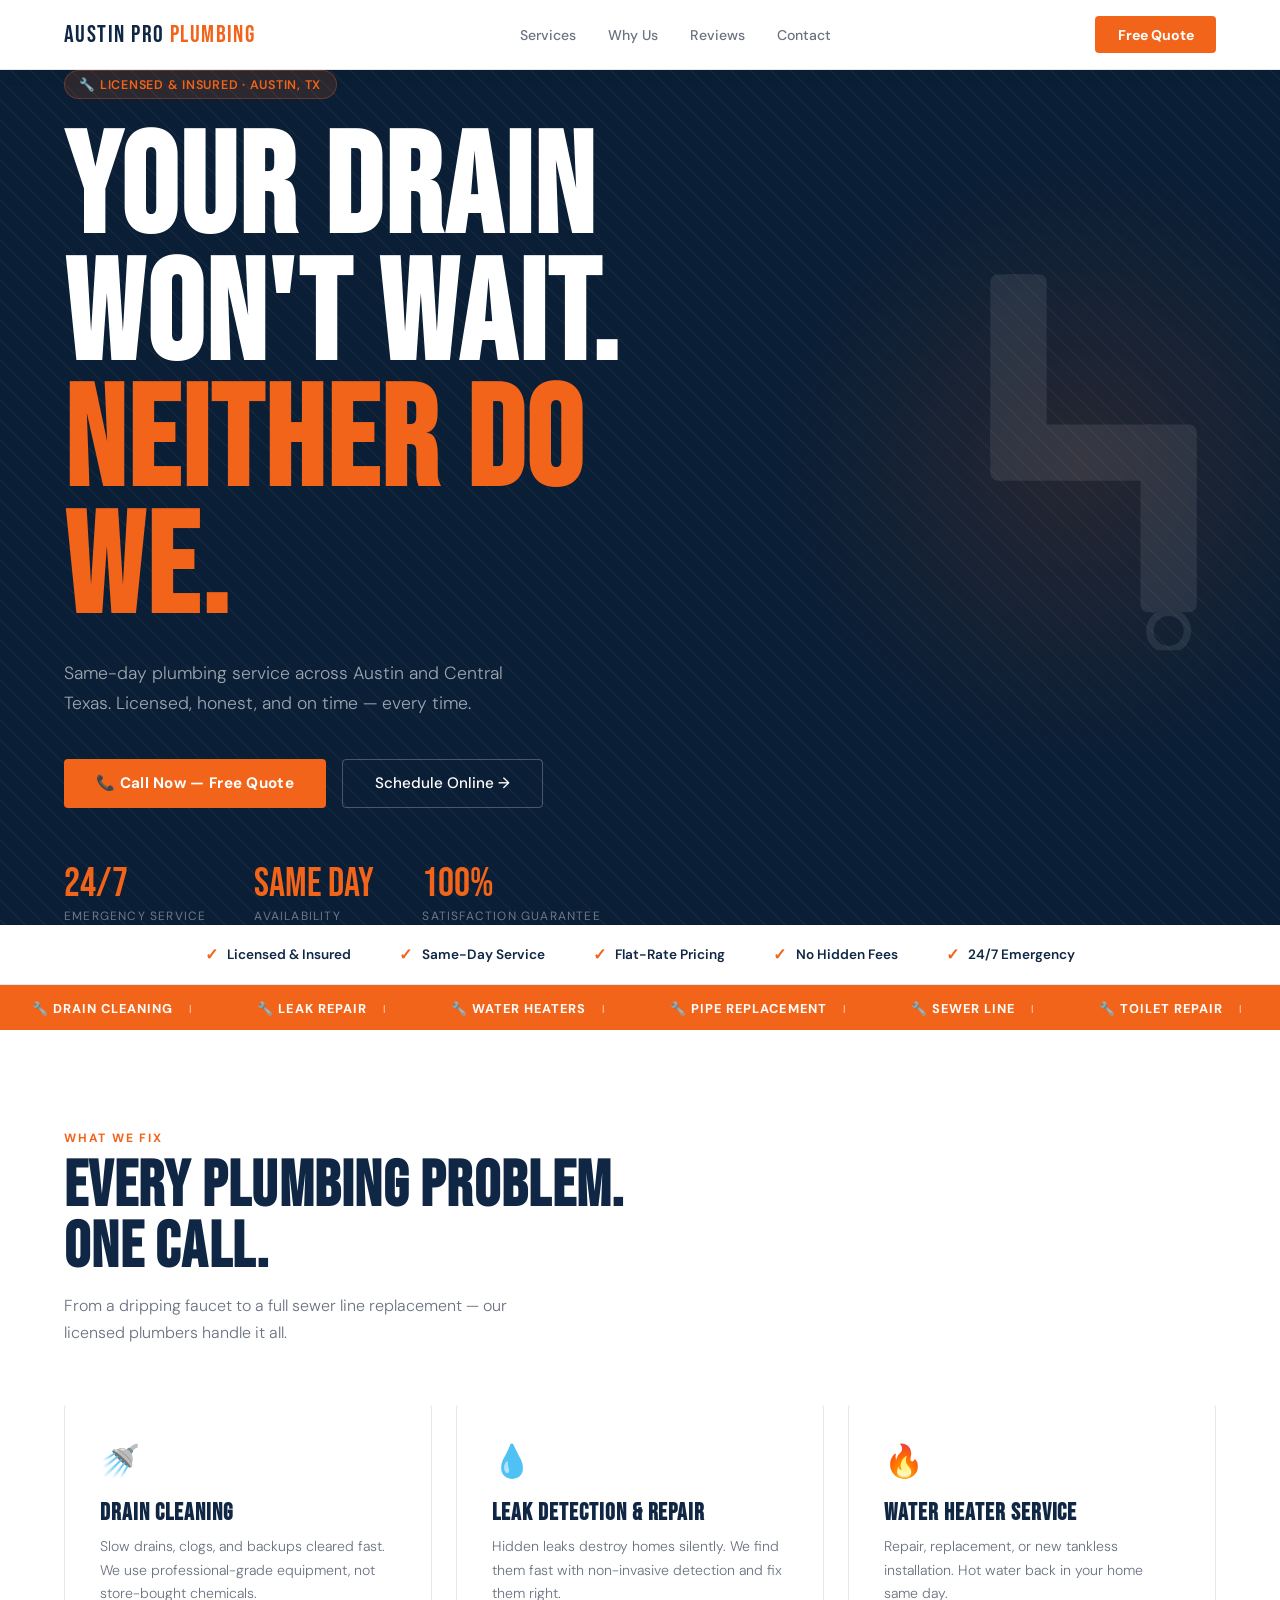
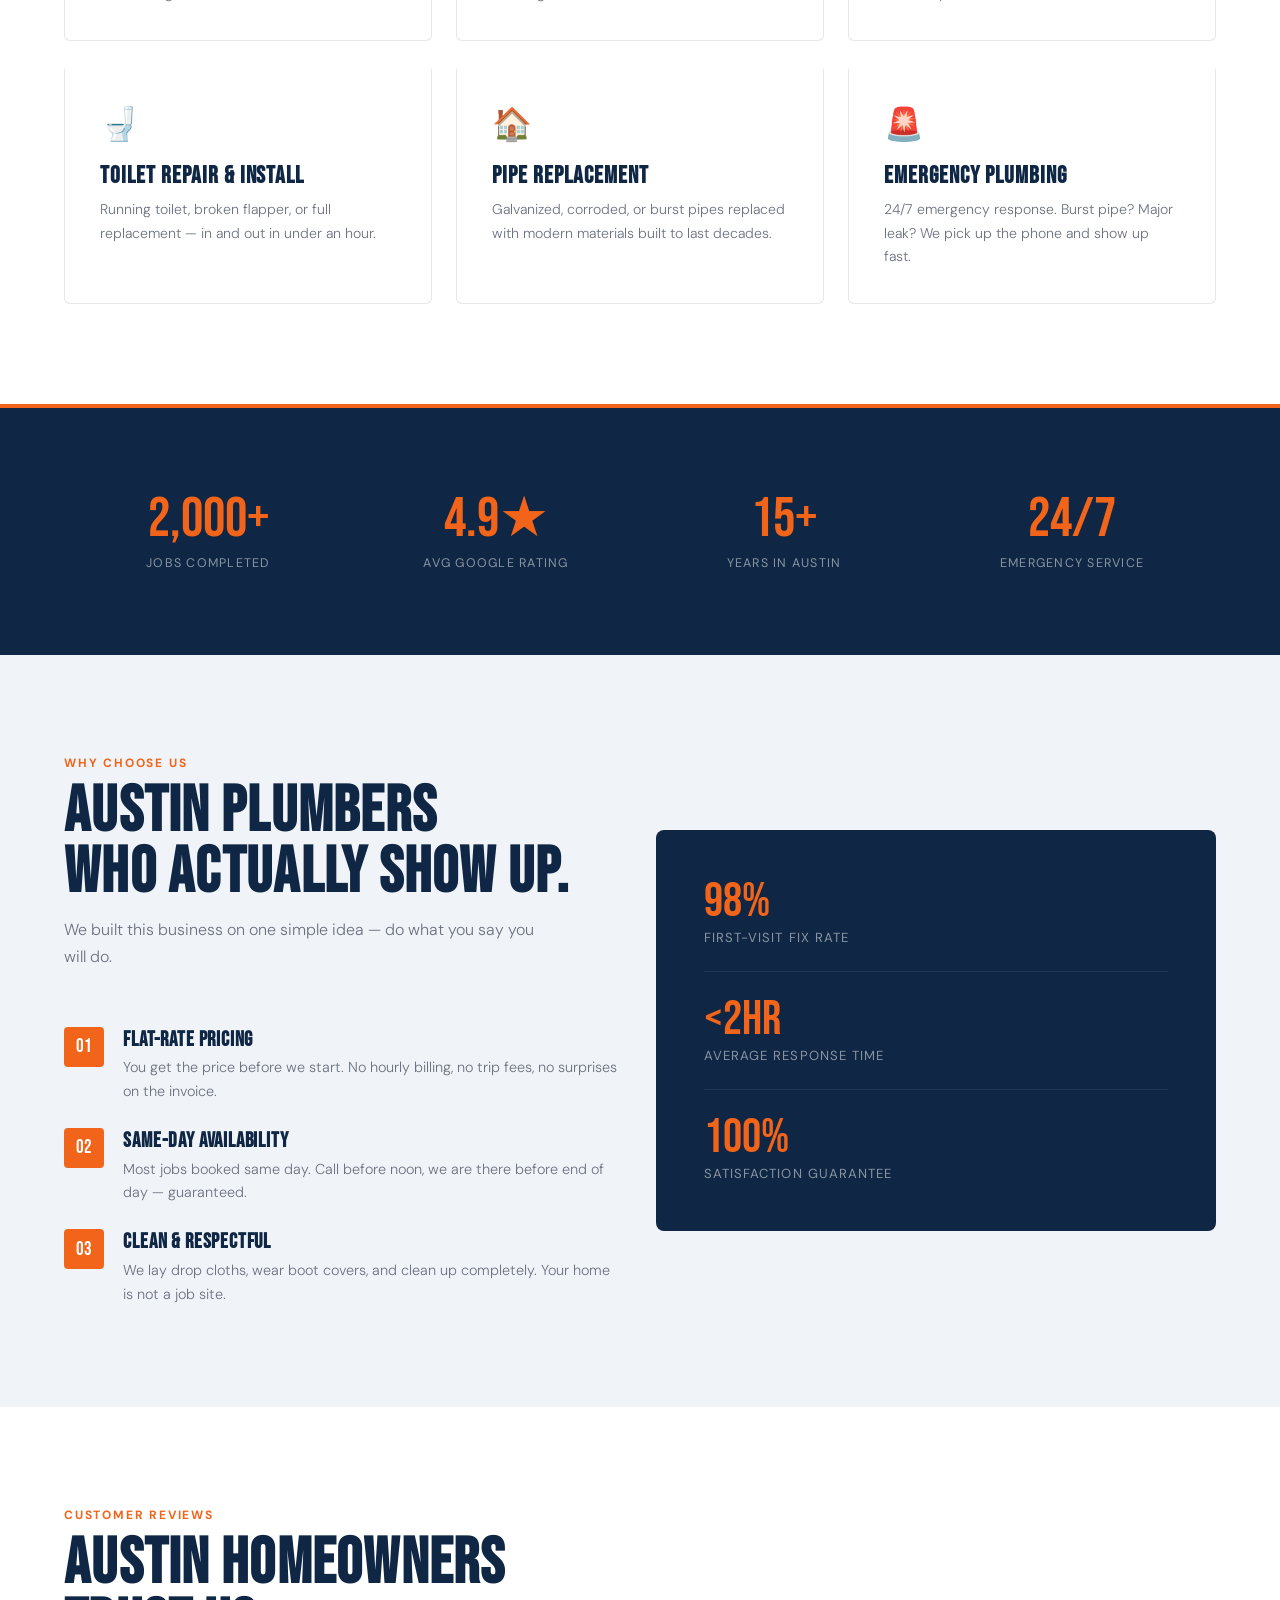
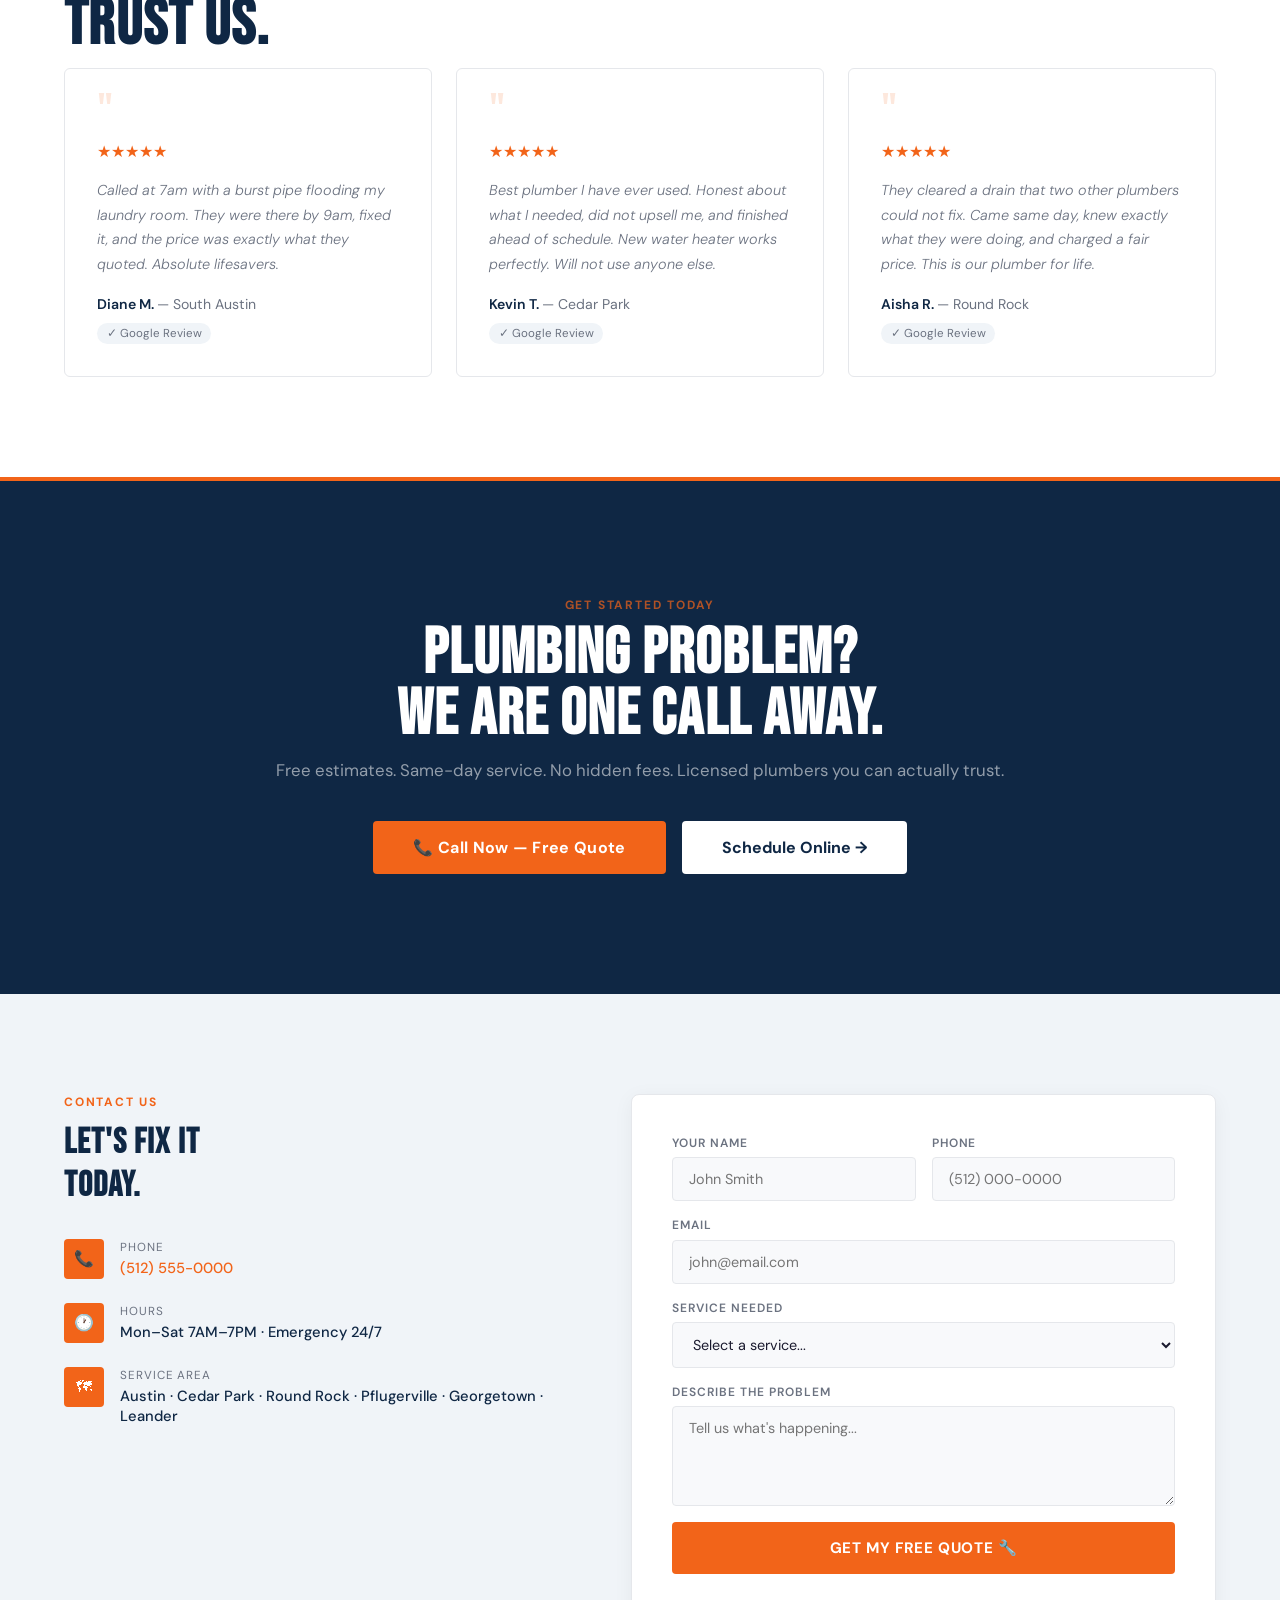
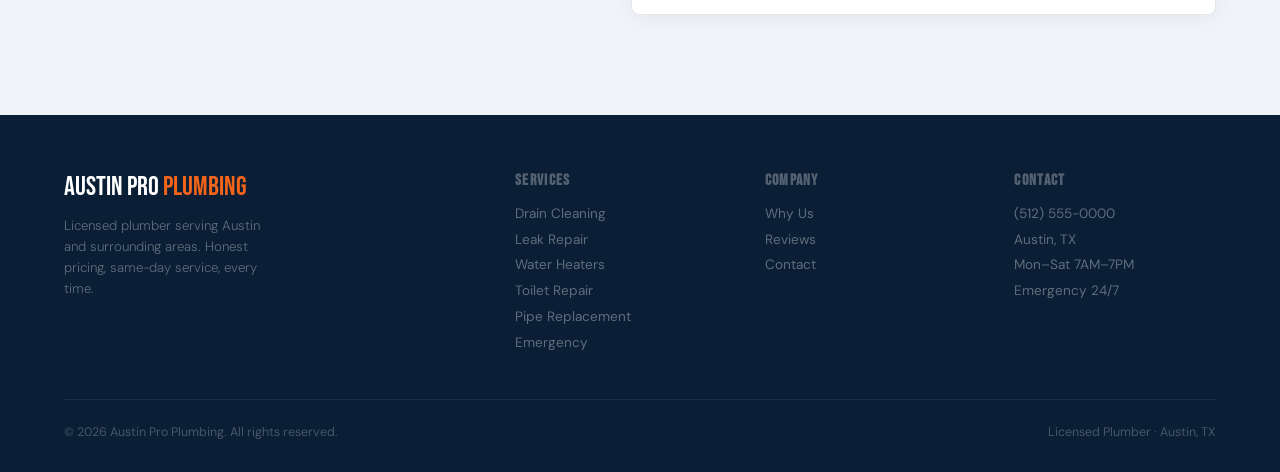
==== plumbing/index.html @ 364f6136 "Add plumbing template - navy/orange light theme" ====
<!DOCTYPE html>
<html lang="en">
<head>
<meta charset="UTF-8"/>
<meta name="viewport" content="width=device-width,initial-scale=1.0"/>
<title>Austin Pro Plumbing | Licensed Plumber Austin, TX</title>
<meta name="description" content="Austin's trusted licensed plumber. Drain cleaning, leak repair, water heaters, same-day service. Call for a free quote."/>
<link rel="preconnect" href="https://fonts.googleapis.com"/>
<link rel="preconnect" href="https://fonts.gstatic.com" crossorigin/>
<link href="https://fonts.googleapis.com/css2?family=Bebas+Neue&family=DM+Sans:wght@300;400;500;600&display=swap" rel="stylesheet"/>
<style>
*,*::before,*::after{box-sizing:border-box;margin:0;padding:0}
:root{
  --navy:#0f2744;--navy2:#1a3a5c;--navy3:#0a1e35;
  --orange:#f26419;--orange2:#d4541a;
  --bg:#f8f9fb;--bg2:#fff;--bg3:#f0f4f8;
  --text:#1a1a2e;--muted:#6b7280;--border:#e5e7eb;
}
html{scroll-behavior:smooth}
body{font-family:'DM Sans',sans-serif;background:var(--bg);color:var(--text);overflow-x:hidden}

/* NAV */
nav{
  position:fixed;top:0;left:0;right:0;z-index:200;height:70px;
  display:flex;align-items:center;justify-content:space-between;
  padding:0 5%;background:#fff;
  border-bottom:1px solid var(--border);
  box-shadow:0 1px 20px rgba(0,0,0,.06);
}
.nav-logo{font-family:'Bebas Neue',cursive;font-size:1.5rem;letter-spacing:.06em;color:var(--navy);text-decoration:none}
.nav-logo span{color:var(--orange)}
.nav-links{display:flex;gap:2rem;list-style:none}
.nav-links a{color:var(--muted);text-decoration:none;font-size:.88rem;font-weight:500;transition:color .2s}
.nav-links a:hover{color:var(--navy)}
.nav-cta{background:var(--orange);color:#fff;padding:.6rem 1.4rem;border-radius:4px;font-weight:700;font-size:.88rem;text-decoration:none;transition:background .2s,transform .2s}
.nav-cta:hover{background:var(--orange2);transform:translateY(-1px)}
.nav-burger{display:none;flex-direction:column;gap:5px;background:none;border:none;cursor:pointer}
.nav-burger span{display:block;width:22px;height:2px;background:var(--navy)}

/* HERO */
.hero{
  min-height:100vh;background:var(--navy3);
  display:flex;align-items:center;padding:70px 5% 0;
  position:relative;overflow:hidden;
}
.hero-bg-pattern{
  position:absolute;inset:0;opacity:.04;
  background-image:repeating-linear-gradient(45deg,#fff 0,#fff 1px,transparent 0,transparent 50%);
  background-size:20px 20px;
}
.hero-glow{
  position:absolute;right:-100px;top:50%;transform:translateY(-50%);
  width:600px;height:600px;border-radius:50%;
  background:radial-gradient(circle,rgba(242,100,25,.12) 0%,transparent 70%);
}
.hero-content{position:relative;z-index:2;max-width:680px}
.hero-badge{
  display:inline-flex;align-items:center;gap:.5rem;
  background:rgba(242,100,25,.15);border:1px solid rgba(242,100,25,.3);
  color:var(--orange);padding:.35rem .9rem;border-radius:100px;
  font-size:.78rem;font-weight:600;letter-spacing:.06em;text-transform:uppercase;
  margin-bottom:1.8rem;
}
.hero h1{
  font-family:'Bebas Neue',cursive;
  font-size:clamp(4rem,11vw,9rem);
  line-height:.9;letter-spacing:.02em;color:#fff;margin-bottom:1.5rem;
}
.hero h1 .accent{color:var(--orange);display:block}
.hero-sub{font-size:1.1rem;color:rgba(255,255,255,.6);max-width:480px;margin-bottom:2.5rem;font-weight:300;line-height:1.7}
.hero-ctas{display:flex;gap:1rem;flex-wrap:wrap;margin-bottom:3.5rem}
.btn-primary{
  display:inline-flex;align-items:center;gap:.5rem;
  background:var(--orange);color:#fff;
  padding:.85rem 2rem;border-radius:4px;font-weight:700;font-size:.95rem;
  text-decoration:none;transition:all .2s;letter-spacing:.02em;
}
.btn-primary:hover{background:var(--orange2);transform:translateY(-2px);box-shadow:0 8px 25px rgba(242,100,25,.35)}
.btn-outline-light{
  display:inline-flex;align-items:center;gap:.5rem;
  background:transparent;color:#fff;
  border:1px solid rgba(255,255,255,.25);
  padding:.85rem 2rem;border-radius:4px;font-weight:500;font-size:.95rem;
  text-decoration:none;transition:all .2s;
}
.btn-outline-light:hover{border-color:#fff;background:rgba(255,255,255,.08)}
.hero-stats{display:flex;gap:3rem;flex-wrap:wrap}
.hero-stat-num{font-family:'Bebas Neue',cursive;font-size:2.5rem;color:var(--orange);display:block;line-height:1}
.hero-stat-label{font-size:.75rem;color:rgba(255,255,255,.4);text-transform:uppercase;letter-spacing:.1em}

/* PIPE SVG decoration */
.hero-pipe{
  position:absolute;right:5%;top:50%;transform:translateY(-50%);
  width:clamp(180px,22vw,340px);opacity:.08;pointer-events:none;
}

/* TRUST BAR */
.trust-bar{
  background:#fff;border-bottom:1px solid var(--border);
  padding:1.2rem 5%;display:flex;justify-content:center;gap:3rem;flex-wrap:wrap;
  box-shadow:0 2px 12px rgba(0,0,0,.04);
}
.trust-item{display:flex;align-items:center;gap:.6rem;font-size:.85rem;font-weight:600;color:var(--navy)}
.trust-item .check{color:var(--orange);font-size:1rem}

/* MARQUEE */
.marquee-wrap{background:var(--orange);padding:.75rem 0;overflow:hidden;white-space:nowrap}
.marquee-track{display:inline-flex;animation:marquee 24s linear infinite}
.marquee-item{display:inline-flex;align-items:center;gap:1rem;padding:0 2rem;font-size:.8rem;font-weight:700;letter-spacing:.08em;text-transform:uppercase;color:#fff}
.marquee-sep{opacity:.5;font-size:.6rem}
@keyframes marquee{from{transform:translateX(0)}to{transform:translateX(-50%)}}

/* SECTIONS */
.section{padding:100px 5%}
.section-light{background:#fff}
.section-gray{background:var(--bg3)}
.eyebrow{font-size:.75rem;font-weight:700;color:var(--orange);letter-spacing:.15em;text-transform:uppercase;margin-bottom:.7rem;display:block}
.section-title{font-family:'Bebas Neue',cursive;font-size:clamp(2.5rem,5vw,4rem);line-height:.95;letter-spacing:.02em;color:var(--navy);margin-bottom:.8rem}
.section-sub{color:var(--muted);font-size:1rem;max-width:480px;margin-bottom:3.5rem;font-weight:300;line-height:1.7}

/* SERVICES */
.services-grid{display:grid;grid-template-columns:repeat(3,1fr);gap:1.5rem}
.svc-card{
  background:#fff;border:1px solid var(--border);border-radius:6px;
  padding:2.2rem;transition:all .25s;cursor:default;
  border-top:3px solid transparent;
}
.svc-card:hover{border-top-color:var(--orange);transform:translateY(-4px);box-shadow:0 12px 40px rgba(0,0,0,.08)}
.svc-icon{font-size:2rem;margin-bottom:1rem;display:block}
.svc-card h3{font-family:'Bebas Neue',cursive;font-size:1.5rem;letter-spacing:.04em;color:var(--navy);margin-bottom:.5rem}
.svc-card p{color:var(--muted);font-size:.88rem;font-weight:300;line-height:1.65}

/* STATS */
.stats-bar{
  background:var(--navy);padding:60px 5%;
  display:grid;grid-template-columns:repeat(4,1fr);
  border-top:4px solid var(--orange);
}
.stat-item{text-align:center;padding:1.5rem}
.stat-num{font-family:'Bebas Neue',cursive;font-size:3.5rem;color:var(--orange);display:block;line-height:1}
.stat-label{font-size:.78rem;color:rgba(255,255,255,.5);text-transform:uppercase;letter-spacing:.1em;margin-top:.4rem}

/* WHY */
.why-grid{display:grid;grid-template-columns:1fr 1fr;gap:2rem;align-items:center}
.why-list{display:flex;flex-direction:column;gap:1.5rem}
.why-item{display:flex;gap:1.2rem;align-items:flex-start}
.why-num{
  width:40px;height:40px;border-radius:4px;background:var(--orange);
  color:#fff;font-family:'Bebas Neue',cursive;font-size:1.2rem;
  display:flex;align-items:center;justify-content:center;flex-shrink:0;
}
.why-item h4{font-family:'Bebas Neue',cursive;font-size:1.3rem;letter-spacing:.04em;color:var(--navy);margin-bottom:.3rem}
.why-item p{color:var(--muted);font-size:.9rem;font-weight:300;line-height:1.65}
.why-visual{
  background:var(--navy);border-radius:8px;padding:3rem;
  display:flex;flex-direction:column;gap:1.5rem;
}
.why-visual-stat{border-bottom:1px solid rgba(255,255,255,.08);padding-bottom:1.5rem}
.why-visual-stat:last-child{border-bottom:none;padding-bottom:0}
.why-visual-stat span:first-child{font-family:'Bebas Neue',cursive;font-size:3rem;color:var(--orange);display:block;line-height:1}
.why-visual-stat span:last-child{font-size:.82rem;color:rgba(255,255,255,.5);text-transform:uppercase;letter-spacing:.08em}

/* REVIEWS */
.reviews-grid{display:grid;grid-template-columns:repeat(3,1fr);gap:1.5rem}
.review-card{
  background:#fff;border:1px solid var(--border);border-radius:6px;
  padding:2rem;transition:box-shadow .2s;
}
.review-card:hover{box-shadow:0 8px 30px rgba(0,0,0,.08)}
.review-stars{color:var(--orange);font-size:1rem;margin-bottom:1rem}
.review-quote-mark{font-size:3rem;color:rgba(242,100,25,.15);font-family:'Bebas Neue',cursive;line-height:.5;margin-bottom:1rem;display:block}
.review-card p{color:var(--muted);font-size:.9rem;font-style:italic;font-weight:300;line-height:1.7;margin-bottom:1.2rem}
.review-author{font-weight:600;font-size:.88rem;color:var(--navy)}
.review-author span{color:var(--muted);font-weight:400}
.review-badge{display:inline-flex;align-items:center;gap:.3rem;margin-top:.6rem;font-size:.72rem;color:var(--muted);background:var(--bg3);padding:.2rem .6rem;border-radius:100px}

/* CTA */
.cta-section{
  background:var(--navy);padding:120px 5%;text-align:center;
  position:relative;overflow:hidden;
}
.cta-section::before{
  content:'';position:absolute;top:0;left:0;right:0;height:4px;background:var(--orange);
}
.cta-section .section-title{color:#fff}
.cta-section p{color:rgba(255,255,255,.55);margin-bottom:2.5rem;font-size:1.05rem}
.cta-btns{display:flex;gap:1rem;justify-content:center;flex-wrap:wrap}
.btn-white{
  display:inline-flex;align-items:center;gap:.5rem;
  background:#fff;color:var(--navy);
  padding:.85rem 2rem;border-radius:4px;font-weight:700;font-size:.95rem;
  text-decoration:none;transition:all .2s;
}
.btn-white:hover{transform:translateY(-2px);box-shadow:0 8px 25px rgba(0,0,0,.3)}

/* CONTACT */
.contact-section{background:var(--bg3);padding:100px 5%}
.contact-grid{display:grid;grid-template-columns:1fr 1.2fr;gap:5rem;align-items:start}
.contact-info h3{font-family:'Bebas Neue',cursive;font-size:2.2rem;letter-spacing:.03em;color:var(--navy);margin-bottom:2rem}
.contact-row{display:flex;gap:1rem;align-items:flex-start;margin-bottom:1.5rem}
.contact-icon{width:40px;height:40px;background:var(--orange);border-radius:4px;display:flex;align-items:center;justify-content:center;font-size:1rem;flex-shrink:0;color:#fff}
.contact-label{font-size:.73rem;color:var(--muted);text-transform:uppercase;letter-spacing:.08em;margin-bottom:.2rem}
.contact-val{font-size:.92rem;font-weight:500;color:var(--navy)}
.contact-val a{color:var(--orange);text-decoration:none}
.contact-form{background:#fff;border:1px solid var(--border);border-radius:8px;padding:2.5rem;box-shadow:0 4px 20px rgba(0,0,0,.05)}
.form-row{display:grid;grid-template-columns:1fr 1fr;gap:1rem}
.form-group{display:flex;flex-direction:column;gap:.4rem;margin-bottom:1rem}
.form-group label{font-size:.75rem;color:var(--muted);text-transform:uppercase;letter-spacing:.08em;font-weight:600}
.form-group input,.form-group select,.form-group textarea{
  background:var(--bg);border:1px solid var(--border);color:var(--text);
  padding:.75rem 1rem;border-radius:4px;font-family:'DM Sans',sans-serif;font-size:.9rem;
  outline:none;transition:border-color .2s;width:100%;
}
.form-group input:focus,.form-group select:focus,.form-group textarea:focus{border-color:var(--orange)}
.form-group textarea{resize:vertical;min-height:100px}
.btn-submit{
  width:100%;background:var(--orange);color:#fff;padding:1rem;
  font-family:'DM Sans',sans-serif;font-size:.95rem;font-weight:700;
  border:none;border-radius:4px;cursor:pointer;letter-spacing:.04em;
  text-transform:uppercase;transition:all .2s;
}
.btn-submit:hover{background:var(--orange2);transform:translateY(-1px)}

/* FOOTER */
footer{background:var(--navy3);padding:3.5rem 5% 2rem}
.footer-grid{display:grid;grid-template-columns:2fr 1fr 1fr 1fr;gap:3rem;margin-bottom:3rem}
.footer-logo{font-family:'Bebas Neue',cursive;font-size:1.7rem;color:#fff;margin-bottom:.7rem}
.footer-logo span{color:var(--orange)}
.footer-tagline{font-size:.83rem;color:rgba(255,255,255,.35);font-weight:300;line-height:1.6;max-width:220px}
.footer-col h4{font-family:'Bebas Neue',cursive;font-size:1rem;letter-spacing:.08em;color:rgba(255,255,255,.3);margin-bottom:.9rem}
.footer-col ul{list-style:none;display:flex;flex-direction:column;gap:.55rem}
.footer-col ul a{color:rgba(255,255,255,.35);font-size:.85rem;text-decoration:none;transition:color .2s}
.footer-col ul a:hover{color:var(--orange)}
.footer-col ul li{color:rgba(255,255,255,.35);font-size:.85rem}
.footer-bottom{border-top:1px solid rgba(255,255,255,.07);padding-top:1.5rem;display:flex;justify-content:space-between;flex-wrap:wrap;gap:1rem}
.footer-bottom p{color:rgba(255,255,255,.25);font-size:.78rem}

/* REVEAL */
.reveal{opacity:0;transform:translateY(24px);transition:opacity .6s ease,transform .6s ease}
.reveal.visible{opacity:1;transform:none}

/* MOBILE */
@media(max-width:900px){
  .services-grid{grid-template-columns:repeat(2,1fr)}
  .stats-bar{grid-template-columns:repeat(2,1fr)}
  .why-grid{grid-template-columns:1fr}
  .reviews-grid{grid-template-columns:repeat(2,1fr)}
  .contact-grid{grid-template-columns:1fr;gap:3rem}
  .footer-grid{grid-template-columns:1fr 1fr}
}
@media(max-width:600px){
  .nav-links{display:none}
  .nav-burger{display:flex}
  .nav-links.open{display:flex;flex-direction:column;position:absolute;top:70px;left:0;right:0;background:#fff;padding:1.5rem 5%;gap:1.2rem;border-bottom:1px solid var(--border)}
  .hero-pipe{display:none}
  .services-grid{grid-template-columns:1fr}
  .reviews-grid{grid-template-columns:1fr}
  .form-row{grid-template-columns:1fr}
  .footer-grid{grid-template-columns:1fr}
  .trust-bar{gap:1rem}
  .cta-btns{flex-direction:column;align-items:center}
  .hero-stats{gap:1.5rem}
}
</style>
</head>
<body>

<nav id="nav">
  <a href="#" class="nav-logo">AUSTIN PRO <span>PLUMBING</span></a>
  <ul class="nav-links" id="nav-links">
    <li><a href="#services">Services</a></li>
    <li><a href="#why">Why Us</a></li>
    <li><a href="#reviews">Reviews</a></li>
    <li><a href="#contact">Contact</a></li>
  </ul>
  <a href="tel:5125550000" class="nav-cta">Free Quote</a>
  <button class="nav-burger" onclick="document.getElementById('nav-links').classList.toggle('open')" aria-label="Menu">
    <span></span><span></span><span></span>
  </button>
</nav>

<!-- HERO -->
<section class="hero">
  <div class="hero-bg-pattern"></div>
  <div class="hero-glow"></div>
  <svg class="hero-pipe" viewBox="0 0 300 400" fill="none" xmlns="http://www.w3.org/2000/svg">
    <rect x="60" y="0" width="60" height="200" rx="8" fill="#fff"/>
    <rect x="60" y="160" width="180" height="60" rx="8" fill="#fff"/>
    <rect x="220" y="160" width="60" height="200" rx="8" fill="#fff"/>
    <circle cx="90" cy="20" r="20" fill="none" stroke="#fff" stroke-width="8"/>
    <circle cx="250" cy="380" r="20" fill="none" stroke="#fff" stroke-width="8"/>
  </svg>
  <div class="hero-content">
    <div class="hero-badge">🔧 Licensed &amp; Insured · Austin, TX</div>
    <h1>
      YOUR DRAIN<br/>
      WON'T WAIT.
      <span class="accent">NEITHER DO WE.</span>
    </h1>
    <p class="hero-sub">Same-day plumbing service across Austin and Central Texas. Licensed, honest, and on time — every time.</p>
    <div class="hero-ctas">
      <a href="tel:5125550000" class="btn-primary">📞 Call Now — Free Quote</a>
      <a href="#contact" class="btn-outline-light">Schedule Online →</a>
    </div>
    <div class="hero-stats">
      <div><span class="hero-stat-num">24/7</span><span class="hero-stat-label">Emergency Service</span></div>
      <div><span class="hero-stat-num">Same Day</span><span class="hero-stat-label">Availability</span></div>
      <div><span class="hero-stat-num">100%</span><span class="hero-stat-label">Satisfaction Guarantee</span></div>
    </div>
  </div>
</section>

<!-- TRUST BAR -->
<div class="trust-bar">
  <div class="trust-item"><span class="check">✓</span> Licensed &amp; Insured</div>
  <div class="trust-item"><span class="check">✓</span> Same-Day Service</div>
  <div class="trust-item"><span class="check">✓</span> Flat-Rate Pricing</div>
  <div class="trust-item"><span class="check">✓</span> No Hidden Fees</div>
  <div class="trust-item"><span class="check">✓</span> 24/7 Emergency</div>
</div>

<!-- MARQUEE -->
<div class="marquee-wrap">
  <div class="marquee-track">
    <span class="marquee-item">🔧 Drain Cleaning <span class="marquee-sep">|</span></span>
    <span class="marquee-item">🔧 Leak Repair <span class="marquee-sep">|</span></span>
    <span class="marquee-item">🔧 Water Heaters <span class="marquee-sep">|</span></span>
    <span class="marquee-item">🔧 Pipe Replacement <span class="marquee-sep">|</span></span>
    <span class="marquee-item">🔧 Sewer Line <span class="marquee-sep">|</span></span>
    <span class="marquee-item">🔧 Toilet Repair <span class="marquee-sep">|</span></span>
    <span class="marquee-item">🔧 Drain Cleaning <span class="marquee-sep">|</span></span>
    <span class="marquee-item">🔧 Leak Repair <span class="marquee-sep">|</span></span>
    <span class="marquee-item">🔧 Water Heaters <span class="marquee-sep">|</span></span>
    <span class="marquee-item">🔧 Pipe Replacement <span class="marquee-sep">|</span></span>
    <span class="marquee-item">🔧 Sewer Line <span class="marquee-sep">|</span></span>
    <span class="marquee-item">🔧 Toilet Repair <span class="marquee-sep">|</span></span>
  </div>
</div>

<!-- SERVICES -->
<section class="section section-light" id="services">
  <div class="eyebrow reveal">What We Fix</div>
  <h2 class="section-title reveal">Every Plumbing Problem.<br/>One Call.</h2>
  <p class="section-sub reveal">From a dripping faucet to a full sewer line replacement — our licensed plumbers handle it all.</p>
  <div class="services-grid reveal">
    <div class="svc-card">
      <span class="svc-icon">🚿</span>
      <h3>Drain Cleaning</h3>
      <p>Slow drains, clogs, and backups cleared fast. We use professional-grade equipment, not store-bought chemicals.</p>
    </div>
    <div class="svc-card">
      <span class="svc-icon">💧</span>
      <h3>Leak Detection &amp; Repair</h3>
      <p>Hidden leaks destroy homes silently. We find them fast with non-invasive detection and fix them right.</p>
    </div>
    <div class="svc-card">
      <span class="svc-icon">🔥</span>
      <h3>Water Heater Service</h3>
      <p>Repair, replacement, or new tankless installation. Hot water back in your home same day.</p>
    </div>
    <div class="svc-card">
      <span class="svc-icon">🚽</span>
      <h3>Toilet Repair &amp; Install</h3>
      <p>Running toilet, broken flapper, or full replacement — in and out in under an hour.</p>
    </div>
    <div class="svc-card">
      <span class="svc-icon">🏠</span>
      <h3>Pipe Replacement</h3>
      <p>Galvanized, corroded, or burst pipes replaced with modern materials built to last decades.</p>
    </div>
    <div class="svc-card">
      <span class="svc-icon">🚨</span>
      <h3>Emergency Plumbing</h3>
      <p>24/7 emergency response. Burst pipe? Major leak? We pick up the phone and show up fast.</p>
    </div>
  </div>
</section>

<!-- STATS -->
<div class="stats-bar reveal">
  <div class="stat-item"><span class="stat-num">2,000+</span><div class="stat-label">Jobs Completed</div></div>
  <div class="stat-item"><span class="stat-num">4.9★</span><div class="stat-label">Avg Google Rating</div></div>
  <div class="stat-item"><span class="stat-num">15+</span><div class="stat-label">Years in Austin</div></div>
  <div class="stat-item"><span class="stat-num">24/7</span><div class="stat-label">Emergency Service</div></div>
</div>

<!-- WHY -->
<section class="section section-gray" id="why">
  <div class="why-grid">
    <div>
      <div class="eyebrow reveal">Why Choose Us</div>
      <h2 class="section-title reveal">Austin Plumbers<br/>Who Actually Show Up.</h2>
      <p class="section-sub reveal">We built this business on one simple idea — do what you say you will do.</p>
      <div class="why-list">
        <div class="why-item reveal">
          <div class="why-num">01</div>
          <div>
            <h4>Flat-Rate Pricing</h4>
            <p>You get the price before we start. No hourly billing, no trip fees, no surprises on the invoice.</p>
          </div>
        </div>
        <div class="why-item reveal">
          <div class="why-num">02</div>
          <div>
            <h4>Same-Day Availability</h4>
            <p>Most jobs booked same day. Call before noon, we are there before end of day — guaranteed.</p>
          </div>
        </div>
        <div class="why-item reveal">
          <div class="why-num">03</div>
          <div>
            <h4>Clean &amp; Respectful</h4>
            <p>We lay drop cloths, wear boot covers, and clean up completely. Your home is not a job site.</p>
          </div>
        </div>
      </div>
    </div>
    <div class="why-visual reveal">
      <div class="why-visual-stat">
        <span>98%</span>
        <span>First-visit fix rate</span>
      </div>
      <div class="why-visual-stat">
        <span>&lt;2hr</span>
        <span>Average response time</span>
      </div>
      <div class="why-visual-stat">
        <span>100%</span>
        <span>Satisfaction guarantee</span>
      </div>
    </div>
  </div>
</section>

<!-- REVIEWS -->
<section class="section section-light" id="reviews">
  <div class="eyebrow reveal">Customer Reviews</div>
  <h2 class="section-title reveal">Austin Homeowners<br/>Trust Us.</h2>
  <div class="reviews-grid">
    <div class="review-card reveal">
      <span class="review-quote-mark">"</span>
      <div class="review-stars">★★★★★</div>
      <p>Called at 7am with a burst pipe flooding my laundry room. They were there by 9am, fixed it, and the price was exactly what they quoted. Absolute lifesavers.</p>
      <div class="review-author">Diane M. <span>— South Austin</span></div>
      <span class="review-badge">✓ Google Review</span>
    </div>
    <div class="review-card reveal">
      <span class="review-quote-mark">"</span>
      <div class="review-stars">★★★★★</div>
      <p>Best plumber I have ever used. Honest about what I needed, did not upsell me, and finished ahead of schedule. New water heater works perfectly. Will not use anyone else.</p>
      <div class="review-author">Kevin T. <span>— Cedar Park</span></div>
      <span class="review-badge">✓ Google Review</span>
    </div>
    <div class="review-card reveal">
      <span class="review-quote-mark">"</span>
      <div class="review-stars">★★★★★</div>
      <p>They cleared a drain that two other plumbers could not fix. Came same day, knew exactly what they were doing, and charged a fair price. This is our plumber for life.</p>
      <div class="review-author">Aisha R. <span>— Round Rock</span></div>
      <span class="review-badge">✓ Google Review</span>
    </div>
  </div>
</section>

<!-- CTA -->
<section class="cta-section">
  <div class="eyebrow" style="color:rgba(242,100,25,.7)">Get Started Today</div>
  <h2 class="section-title">Plumbing Problem?<br/>We Are One Call Away.</h2>
  <p>Free estimates. Same-day service. No hidden fees. Licensed plumbers you can actually trust.</p>
  <div class="cta-btns">
    <a href="tel:5125550000" class="btn-primary" style="font-size:1rem;padding:1rem 2.5rem">📞 Call Now — Free Quote</a>
    <a href="#contact" class="btn-white" style="font-size:1rem;padding:1rem 2.5rem">Schedule Online →</a>
  </div>
</section>

<!-- CONTACT -->
<section class="contact-section" id="contact">
  <div class="contact-grid">
    <div>
      <div class="eyebrow reveal">Contact Us</div>
      <div class="contact-info">
        <h3>Let's Fix It<br/>Today.</h3>
        <div class="contact-row"><div class="contact-icon">📞</div><div><div class="contact-label">Phone</div><div class="contact-val"><a href="tel:5125550000">(512) 555-0000</a></div></div></div>
        <div class="contact-row"><div class="contact-icon">🕐</div><div><div class="contact-label">Hours</div><div class="contact-val">Mon–Sat 7AM–7PM · Emergency 24/7</div></div></div>
        <div class="contact-row"><div class="contact-icon">🗺</div><div><div class="contact-label">Service Area</div><div class="contact-val">Austin · Cedar Park · Round Rock · Pflugerville · Georgetown · Leander</div></div></div>
      </div>
    </div>
    <div class="contact-form reveal">
      <form action="#" method="POST">
        <div class="form-row">
          <div class="form-group"><label>Your Name</label><input type="text" placeholder="John Smith" required/></div>
          <div class="form-group"><label>Phone</label><input type="tel" placeholder="(512) 000-0000" required/></div>
        </div>
        <div class="form-group"><label>Email</label><input type="email" placeholder="john@email.com"/></div>
        <div class="form-group">
          <label>Service Needed</label>
          <select required>
            <option value="" disabled selected>Select a service...</option>
            <option>Drain Cleaning</option><option>Leak Detection &amp; Repair</option>
            <option>Water Heater</option><option>Toilet Repair</option>
            <option>Pipe Replacement</option><option>Emergency Plumbing</option><option>Other</option>
          </select>
        </div>
        <div class="form-group"><label>Describe the Problem</label><textarea placeholder="Tell us what's happening..."></textarea></div>
        <button type="submit" class="btn-submit">Get My Free Quote 🔧</button>
      </form>
    </div>
  </div>
</section>

<footer>
  <div class="footer-grid">
    <div>
      <div class="footer-logo">AUSTIN PRO <span>PLUMBING</span></div>
      <p class="footer-tagline">Licensed plumber serving Austin and surrounding areas. Honest pricing, same-day service, every time.</p>
    </div>
    <div class="footer-col"><h4>Services</h4><ul>
      <li><a href="#services">Drain Cleaning</a></li><li><a href="#services">Leak Repair</a></li>
      <li><a href="#services">Water Heaters</a></li><li><a href="#services">Toilet Repair</a></li>
      <li><a href="#services">Pipe Replacement</a></li><li><a href="#services">Emergency</a></li>
    </ul></div>
    <div class="footer-col"><h4>Company</h4><ul>
      <li><a href="#why">Why Us</a></li><li><a href="#reviews">Reviews</a></li><li><a href="#contact">Contact</a></li>
    </ul></div>
    <div class="footer-col"><h4>Contact</h4><ul>
      <li><a href="tel:5125550000">(512) 555-0000</a></li>
      <li>Austin, TX</li><li>Mon–Sat 7AM–7PM</li><li>Emergency 24/7</li>
    </ul></div>
  </div>
  <div class="footer-bottom">
    <p>© 2026 Austin Pro Plumbing. All rights reserved.</p>
    <p>Licensed Plumber · Austin, TX</p>
  </div>
</footer>

<script>
window.addEventListener('scroll',()=>{
  const nav=document.getElementById('nav')
  if(window.scrollY>10){nav.style.boxShadow='0 2px 20px rgba(0,0,0,.12)'}
  else{nav.style.boxShadow='0 1px 20px rgba(0,0,0,.06)'}
})
const reveals=document.querySelectorAll('.reveal')
const obs=new IntersectionObserver(entries=>{
  entries.forEach(e=>{if(e.isIntersecting){e.target.classList.add('visible');obs.unobserve(e.target)}})
},{threshold:.1})
reveals.forEach(el=>obs.observe(el))
</script>
</body>
</html>
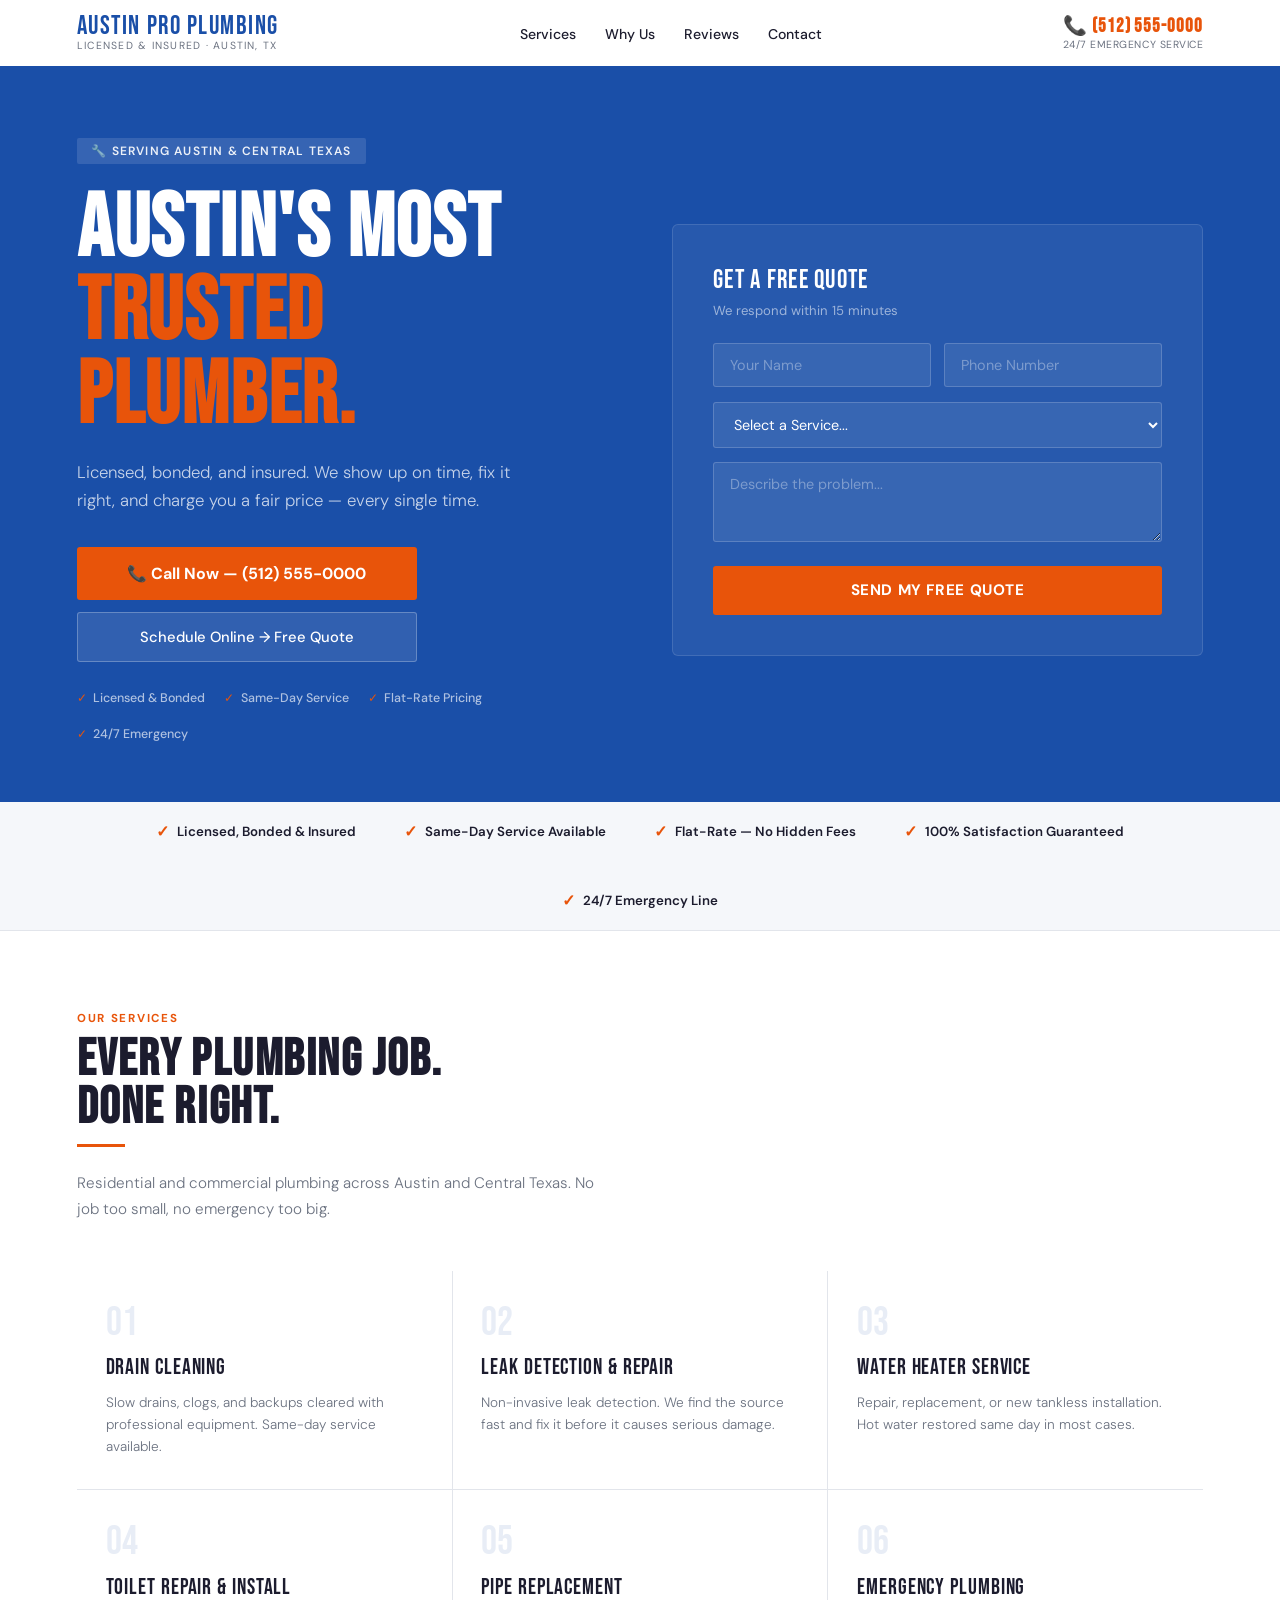
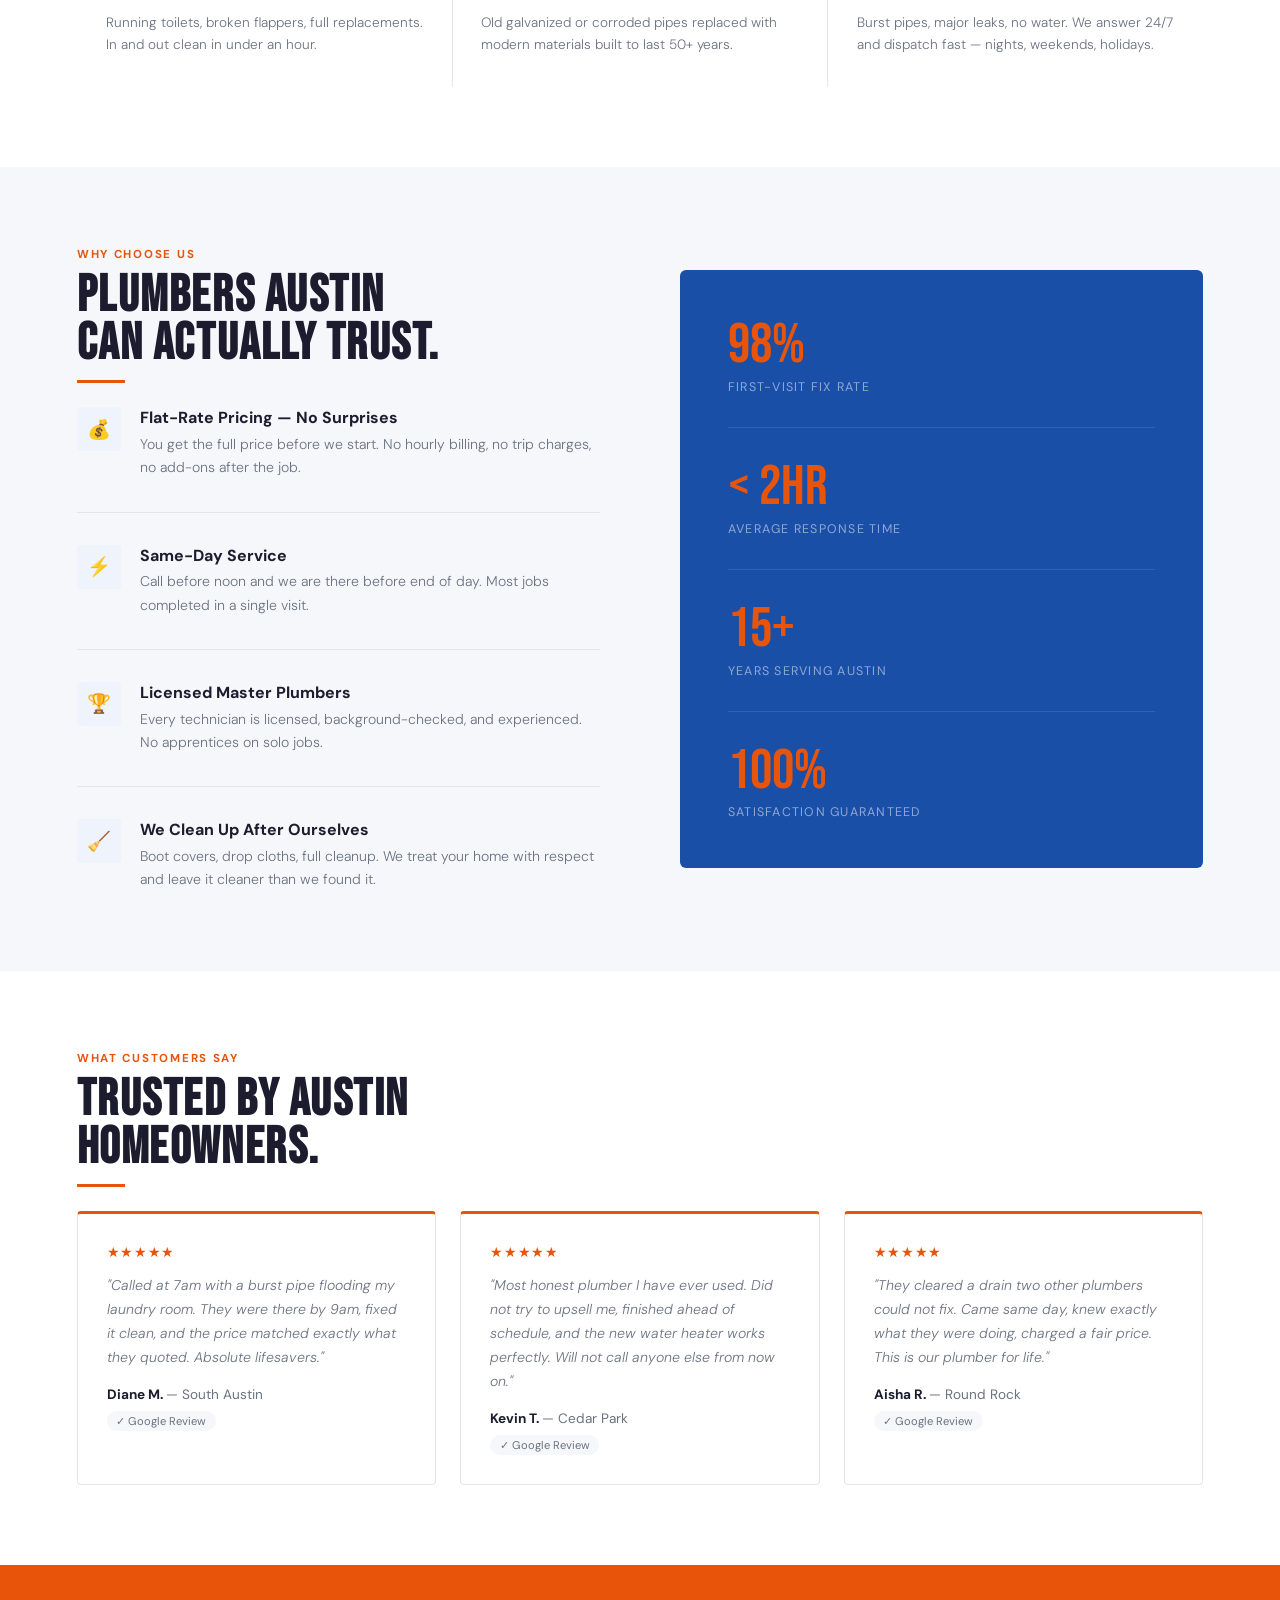
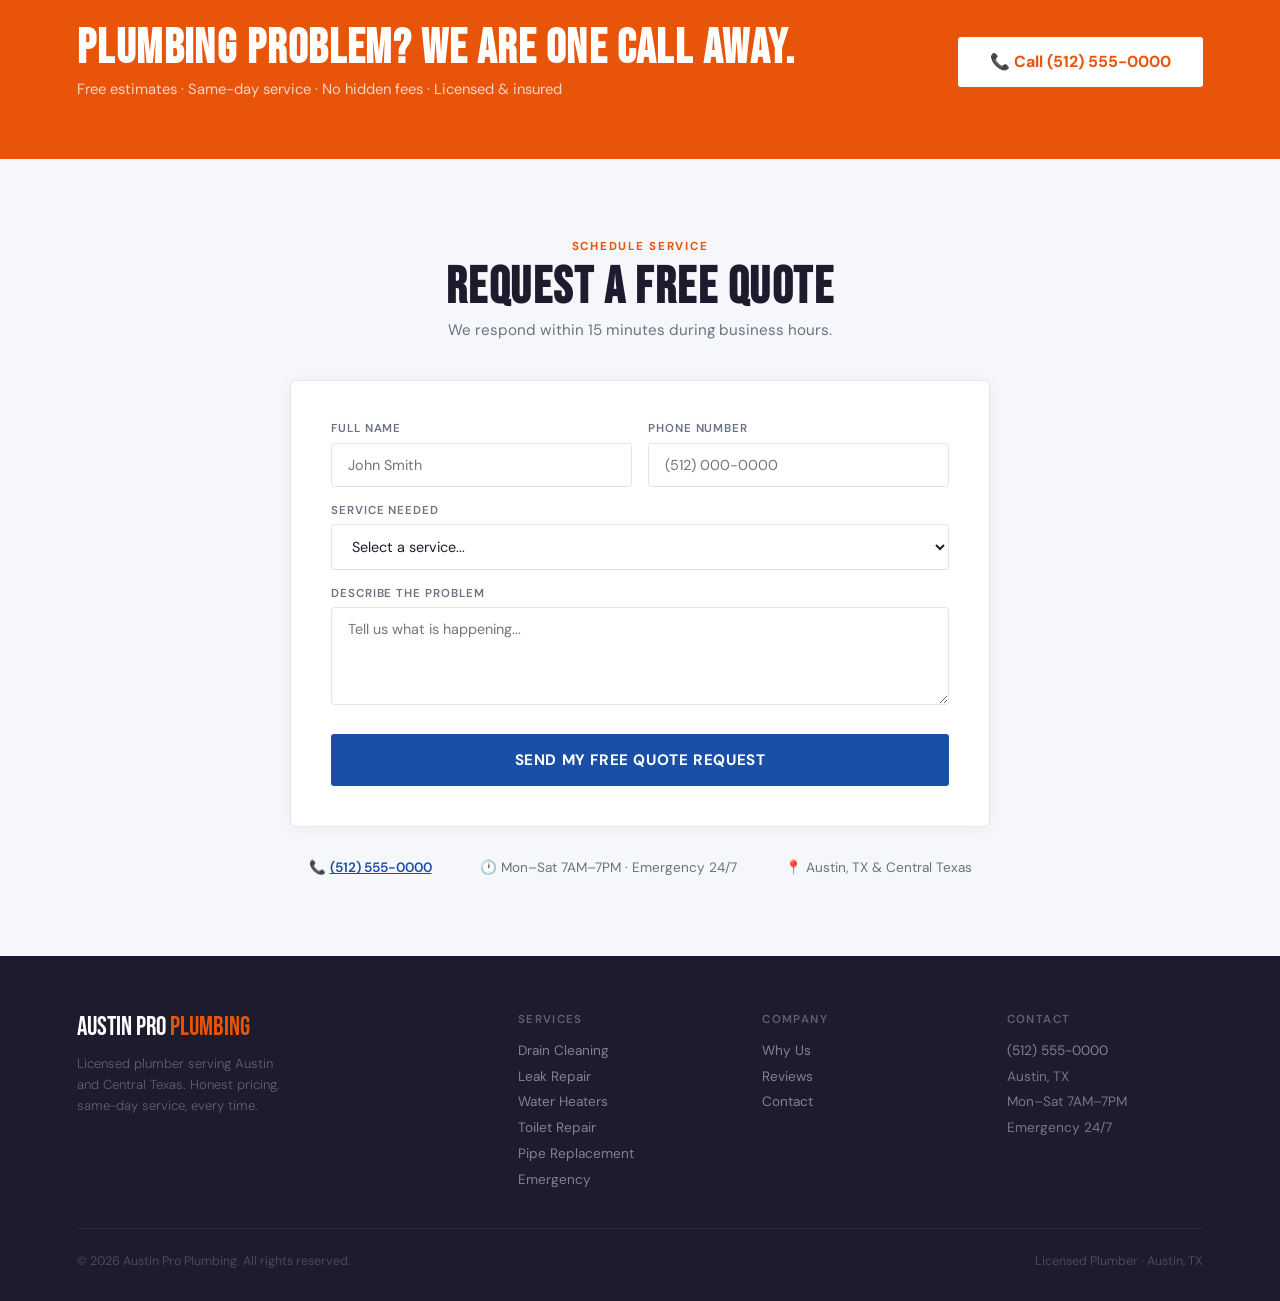
==== commit 7a055e08: "Rebuild plumbing template - clean white style like neelyelectric.com" ====
--- a/plumbing/index.html
+++ b/plumbing/index.html
@@ -7,273 +7,247 @@
 <meta name="description" content="Austin's trusted licensed plumber. Drain cleaning, leak repair, water heaters, same-day service. Call for a free quote."/>
 <link rel="preconnect" href="https://fonts.googleapis.com"/>
 <link rel="preconnect" href="https://fonts.gstatic.com" crossorigin/>
-<link href="https://fonts.googleapis.com/css2?family=Bebas+Neue&family=DM+Sans:wght@300;400;500;600&display=swap" rel="stylesheet"/>
+<link href="https://fonts.googleapis.com/css2?family=Bebas+Neue&family=DM+Sans:wght@300;400;500;600;700&display=swap" rel="stylesheet"/>
 <style>
 *,*::before,*::after{box-sizing:border-box;margin:0;padding:0}
 :root{
-  --navy:#0f2744;--navy2:#1a3a5c;--navy3:#0a1e35;
-  --orange:#f26419;--orange2:#d4541a;
-  --bg:#f8f9fb;--bg2:#fff;--bg3:#f0f4f8;
-  --text:#1a1a2e;--muted:#6b7280;--border:#e5e7eb;
+  --blue:#1a4fa8;--blue2:#153d85;--blue-light:#eef3fc;
+  --orange:#e8540a;--orange2:#c44508;
+  --text:#1c1c2e;--muted:#6b7280;--light:#f5f7fa;--border:#e2e5eb;--white:#fff;
 }
 html{scroll-behavior:smooth}
-body{font-family:'DM Sans',sans-serif;background:var(--bg);color:var(--text);overflow-x:hidden}
+body{font-family:'DM Sans',sans-serif;background:#fff;color:var(--text);overflow-x:hidden;font-size:16px}
 
 /* NAV */
 nav{
-  position:fixed;top:0;left:0;right:0;z-index:200;height:70px;
+  position:sticky;top:0;z-index:100;background:#fff;
+  border-bottom:2px solid var(--blue);
   display:flex;align-items:center;justify-content:space-between;
-  padding:0 5%;background:#fff;
-  border-bottom:1px solid var(--border);
-  box-shadow:0 1px 20px rgba(0,0,0,.06);
-}
-.nav-logo{font-family:'Bebas Neue',cursive;font-size:1.5rem;letter-spacing:.06em;color:var(--navy);text-decoration:none}
-.nav-logo span{color:var(--orange)}
-.nav-links{display:flex;gap:2rem;list-style:none}
-.nav-links a{color:var(--muted);text-decoration:none;font-size:.88rem;font-weight:500;transition:color .2s}
-.nav-links a:hover{color:var(--navy)}
-.nav-cta{background:var(--orange);color:#fff;padding:.6rem 1.4rem;border-radius:4px;font-weight:700;font-size:.88rem;text-decoration:none;transition:background .2s,transform .2s}
-.nav-cta:hover{background:var(--orange2);transform:translateY(-1px)}
+  padding:0 6%;height:68px;
+}
+.nav-logo{text-decoration:none;display:flex;flex-direction:column}
+.nav-logo-main{font-family:'Bebas Neue',cursive;font-size:1.6rem;letter-spacing:.06em;color:var(--blue);line-height:1}
+.nav-logo-sub{font-size:.65rem;color:var(--muted);letter-spacing:.12em;text-transform:uppercase}
+.nav-phone{
+  display:flex;align-items:center;gap:.5rem;
+  font-size:1.2rem;font-weight:700;color:var(--orange);text-decoration:none;
+  font-family:'Bebas Neue',cursive;letter-spacing:.05em;
+}
+.nav-phone-sub{font-size:.65rem;color:var(--muted);font-family:'DM Sans',sans-serif;font-weight:400;letter-spacing:.05em;text-transform:uppercase;text-align:right;line-height:1.3}
+.nav-right{display:flex;align-items:center;gap:2rem}
+.nav-links{display:flex;gap:1.8rem;list-style:none}
+.nav-links a{color:var(--text);text-decoration:none;font-size:.88rem;font-weight:500;transition:color .2s;padding:.25rem 0;border-bottom:2px solid transparent}
+.nav-links a:hover{color:var(--blue);border-color:var(--blue)}
 .nav-burger{display:none;flex-direction:column;gap:5px;background:none;border:none;cursor:pointer}
-.nav-burger span{display:block;width:22px;height:2px;background:var(--navy)}
+.nav-burger span{display:block;width:22px;height:2px;background:var(--text)}
 
 /* HERO */
 .hero{
-  min-height:100vh;background:var(--navy3);
-  display:flex;align-items:center;padding:70px 5% 0;
-  position:relative;overflow:hidden;
-}
-.hero-bg-pattern{
-  position:absolute;inset:0;opacity:.04;
-  background-image:repeating-linear-gradient(45deg,#fff 0,#fff 1px,transparent 0,transparent 50%);
-  background-size:20px 20px;
-}
-.hero-glow{
-  position:absolute;right:-100px;top:50%;transform:translateY(-50%);
-  width:600px;height:600px;border-radius:50%;
-  background:radial-gradient(circle,rgba(242,100,25,.12) 0%,transparent 70%);
-}
-.hero-content{position:relative;z-index:2;max-width:680px}
-.hero-badge{
+  background:var(--blue);
+  padding:70px 6% 60px;
+  display:grid;grid-template-columns:1fr 1fr;gap:4rem;align-items:center;
+}
+.hero-left{}
+.hero-eyebrow{
   display:inline-flex;align-items:center;gap:.5rem;
-  background:rgba(242,100,25,.15);border:1px solid rgba(242,100,25,.3);
-  color:var(--orange);padding:.35rem .9rem;border-radius:100px;
-  font-size:.78rem;font-weight:600;letter-spacing:.06em;text-transform:uppercase;
-  margin-bottom:1.8rem;
+  background:rgba(255,255,255,.12);color:rgba(255,255,255,.9);
+  padding:.3rem .9rem;border-radius:2px;
+  font-size:.75rem;font-weight:600;letter-spacing:.1em;text-transform:uppercase;
+  margin-bottom:1.5rem;
 }
 .hero h1{
   font-family:'Bebas Neue',cursive;
-  font-size:clamp(4rem,11vw,9rem);
-  line-height:.9;letter-spacing:.02em;color:#fff;margin-bottom:1.5rem;
-}
-.hero h1 .accent{color:var(--orange);display:block}
-.hero-sub{font-size:1.1rem;color:rgba(255,255,255,.6);max-width:480px;margin-bottom:2.5rem;font-weight:300;line-height:1.7}
-.hero-ctas{display:flex;gap:1rem;flex-wrap:wrap;margin-bottom:3.5rem}
-.btn-primary{
-  display:inline-flex;align-items:center;gap:.5rem;
-  background:var(--orange);color:#fff;
-  padding:.85rem 2rem;border-radius:4px;font-weight:700;font-size:.95rem;
-  text-decoration:none;transition:all .2s;letter-spacing:.02em;
-}
-.btn-primary:hover{background:var(--orange2);transform:translateY(-2px);box-shadow:0 8px 25px rgba(242,100,25,.35)}
-.btn-outline-light{
-  display:inline-flex;align-items:center;gap:.5rem;
-  background:transparent;color:#fff;
-  border:1px solid rgba(255,255,255,.25);
-  padding:.85rem 2rem;border-radius:4px;font-weight:500;font-size:.95rem;
-  text-decoration:none;transition:all .2s;
-}
-.btn-outline-light:hover{border-color:#fff;background:rgba(255,255,255,.08)}
-.hero-stats{display:flex;gap:3rem;flex-wrap:wrap}
-.hero-stat-num{font-family:'Bebas Neue',cursive;font-size:2.5rem;color:var(--orange);display:block;line-height:1}
-.hero-stat-label{font-size:.75rem;color:rgba(255,255,255,.4);text-transform:uppercase;letter-spacing:.1em}
-
-/* PIPE SVG decoration */
-.hero-pipe{
-  position:absolute;right:5%;top:50%;transform:translateY(-50%);
-  width:clamp(180px,22vw,340px);opacity:.08;pointer-events:none;
-}
-
-/* TRUST BAR */
-.trust-bar{
-  background:#fff;border-bottom:1px solid var(--border);
-  padding:1.2rem 5%;display:flex;justify-content:center;gap:3rem;flex-wrap:wrap;
-  box-shadow:0 2px 12px rgba(0,0,0,.04);
-}
-.trust-item{display:flex;align-items:center;gap:.6rem;font-size:.85rem;font-weight:600;color:var(--navy)}
-.trust-item .check{color:var(--orange);font-size:1rem}
-
-/* MARQUEE */
-.marquee-wrap{background:var(--orange);padding:.75rem 0;overflow:hidden;white-space:nowrap}
-.marquee-track{display:inline-flex;animation:marquee 24s linear infinite}
-.marquee-item{display:inline-flex;align-items:center;gap:1rem;padding:0 2rem;font-size:.8rem;font-weight:700;letter-spacing:.08em;text-transform:uppercase;color:#fff}
-.marquee-sep{opacity:.5;font-size:.6rem}
-@keyframes marquee{from{transform:translateX(0)}to{transform:translateX(-50%)}}
+  font-size:clamp(3rem,7vw,5.5rem);
+  color:#fff;line-height:.95;letter-spacing:.02em;margin-bottom:1.2rem;
+}
+.hero h1 em{color:var(--orange);font-style:normal;display:block}
+.hero-desc{
+  font-size:1.05rem;color:rgba(255,255,255,.75);
+  font-weight:300;line-height:1.7;margin-bottom:2rem;max-width:440px;
+}
+.hero-cta-group{display:flex;flex-direction:column;gap:.8rem;max-width:340px}
+.btn-cta-main{
+  display:flex;align-items:center;justify-content:center;gap:.6rem;
+  background:var(--orange);color:#fff;padding:1rem 1.5rem;
+  border-radius:3px;font-weight:700;font-size:1rem;text-decoration:none;
+  transition:all .2s;text-align:center;
+}
+.btn-cta-main:hover{background:var(--orange2);transform:translateY(-1px)}
+.btn-cta-sec{
+  display:flex;align-items:center;justify-content:center;gap:.6rem;
+  background:rgba(255,255,255,.1);border:1px solid rgba(255,255,255,.25);
+  color:#fff;padding:.85rem 1.5rem;border-radius:3px;
+  font-weight:500;font-size:.92rem;text-decoration:none;transition:all .2s;
+}
+.btn-cta-sec:hover{background:rgba(255,255,255,.18)}
+.hero-trust{display:flex;flex-wrap:wrap;gap:1.2rem;margin-top:1.8rem}
+.hero-trust-item{display:flex;align-items:center;gap:.4rem;font-size:.78rem;color:rgba(255,255,255,.65);font-weight:500}
+.hero-trust-item span{color:var(--orange)}
+
+.hero-right{
+  background:rgba(255,255,255,.06);border:1px solid rgba(255,255,255,.12);
+  border-radius:6px;padding:2.5rem;
+}
+.hero-form-title{font-family:'Bebas Neue',cursive;font-size:1.6rem;color:#fff;letter-spacing:.05em;margin-bottom:.4rem}
+.hero-form-sub{font-size:.82rem;color:rgba(255,255,255,.55);margin-bottom:1.5rem}
+.hf-group{margin-bottom:.9rem}
+.hf-group input,.hf-group select,.hf-group textarea{
+  width:100%;background:rgba(255,255,255,.08);border:1px solid rgba(255,255,255,.18);
+  color:#fff;padding:.75rem 1rem;border-radius:3px;
+  font-family:'DM Sans',sans-serif;font-size:.9rem;outline:none;transition:border-color .2s;
+}
+.hf-group input::placeholder,.hf-group textarea::placeholder{color:rgba(255,255,255,.35)}
+.hf-group input:focus,.hf-group select:focus,.hf-group textarea:focus{border-color:rgba(255,255,255,.5)}
+.hf-group select option{background:var(--blue);color:#fff}
+.hf-row{display:grid;grid-template-columns:1fr 1fr;gap:.8rem}
+.btn-form-submit{
+  width:100%;background:var(--orange);color:#fff;padding:.9rem;
+  font-family:'DM Sans',sans-serif;font-size:.95rem;font-weight:700;
+  border:none;border-radius:3px;cursor:pointer;letter-spacing:.04em;
+  text-transform:uppercase;transition:background .2s;margin-top:.3rem;
+}
+.btn-form-submit:hover{background:var(--orange2)}
+
+/* TRUST STRIPE */
+.trust-stripe{
+  background:var(--light);border-bottom:1px solid var(--border);
+  padding:1.2rem 6%;display:flex;justify-content:center;gap:3rem;flex-wrap:wrap;
+}
+.trust-stripe-item{
+  display:flex;align-items:center;gap:.5rem;
+  font-size:.83rem;font-weight:600;color:var(--text);
+}
+.trust-stripe-item .icon{color:var(--orange);font-size:1rem}
 
 /* SECTIONS */
-.section{padding:100px 5%}
-.section-light{background:#fff}
-.section-gray{background:var(--bg3)}
-.eyebrow{font-size:.75rem;font-weight:700;color:var(--orange);letter-spacing:.15em;text-transform:uppercase;margin-bottom:.7rem;display:block}
-.section-title{font-family:'Bebas Neue',cursive;font-size:clamp(2.5rem,5vw,4rem);line-height:.95;letter-spacing:.02em;color:var(--navy);margin-bottom:.8rem}
-.section-sub{color:var(--muted);font-size:1rem;max-width:480px;margin-bottom:3.5rem;font-weight:300;line-height:1.7}
+.section{padding:80px 6%}
+.section-white{background:#fff}
+.section-light{background:var(--light)}
+.eyebrow{font-size:.72rem;font-weight:700;color:var(--orange);letter-spacing:.15em;text-transform:uppercase;margin-bottom:.6rem;display:block}
+.h2{font-family:'Bebas Neue',cursive;font-size:clamp(2.2rem,4vw,3.2rem);line-height:.95;letter-spacing:.03em;color:var(--text);margin-bottom:.7rem}
+.section-p{color:var(--muted);font-size:.95rem;font-weight:300;line-height:1.7;max-width:520px;margin-bottom:3rem}
+.divider{width:48px;height:3px;background:var(--orange);margin-bottom:1.5rem}
 
 /* SERVICES */
-.services-grid{display:grid;grid-template-columns:repeat(3,1fr);gap:1.5rem}
+.services-grid{display:grid;grid-template-columns:repeat(3,1fr);gap:1px;background:var(--border)}
 .svc-card{
-  background:#fff;border:1px solid var(--border);border-radius:6px;
-  padding:2.2rem;transition:all .25s;cursor:default;
-  border-top:3px solid transparent;
-}
-.svc-card:hover{border-top-color:var(--orange);transform:translateY(-4px);box-shadow:0 12px 40px rgba(0,0,0,.08)}
-.svc-icon{font-size:2rem;margin-bottom:1rem;display:block}
-.svc-card h3{font-family:'Bebas Neue',cursive;font-size:1.5rem;letter-spacing:.04em;color:var(--navy);margin-bottom:.5rem}
-.svc-card p{color:var(--muted);font-size:.88rem;font-weight:300;line-height:1.65}
-
-/* STATS */
-.stats-bar{
-  background:var(--navy);padding:60px 5%;
-  display:grid;grid-template-columns:repeat(4,1fr);
-  border-top:4px solid var(--orange);
-}
-.stat-item{text-align:center;padding:1.5rem}
-.stat-num{font-family:'Bebas Neue',cursive;font-size:3.5rem;color:var(--orange);display:block;line-height:1}
-.stat-label{font-size:.78rem;color:rgba(255,255,255,.5);text-transform:uppercase;letter-spacing:.1em;margin-top:.4rem}
+  background:#fff;padding:2rem 1.8rem;
+  transition:background .2s;
+  display:flex;flex-direction:column;gap:.7rem;
+}
+.svc-card:hover{background:var(--blue-light)}
+.svc-card:hover .svc-h{color:var(--blue)}
+.svc-num{font-family:'Bebas Neue',cursive;font-size:2.5rem;color:rgba(26,79,168,.1);line-height:1}
+.svc-h{font-family:'Bebas Neue',cursive;font-size:1.4rem;letter-spacing:.04em;color:var(--text);transition:color .2s}
+.svc-p{font-size:.85rem;color:var(--muted);font-weight:300;line-height:1.6}
 
 /* WHY */
-.why-grid{display:grid;grid-template-columns:1fr 1fr;gap:2rem;align-items:center}
-.why-list{display:flex;flex-direction:column;gap:1.5rem}
-.why-item{display:flex;gap:1.2rem;align-items:flex-start}
-.why-num{
-  width:40px;height:40px;border-radius:4px;background:var(--orange);
-  color:#fff;font-family:'Bebas Neue',cursive;font-size:1.2rem;
-  display:flex;align-items:center;justify-content:center;flex-shrink:0;
-}
-.why-item h4{font-family:'Bebas Neue',cursive;font-size:1.3rem;letter-spacing:.04em;color:var(--navy);margin-bottom:.3rem}
-.why-item p{color:var(--muted);font-size:.9rem;font-weight:300;line-height:1.65}
-.why-visual{
-  background:var(--navy);border-radius:8px;padding:3rem;
-  display:flex;flex-direction:column;gap:1.5rem;
-}
-.why-visual-stat{border-bottom:1px solid rgba(255,255,255,.08);padding-bottom:1.5rem}
-.why-visual-stat:last-child{border-bottom:none;padding-bottom:0}
-.why-visual-stat span:first-child{font-family:'Bebas Neue',cursive;font-size:3rem;color:var(--orange);display:block;line-height:1}
-.why-visual-stat span:last-child{font-size:.82rem;color:rgba(255,255,255,.5);text-transform:uppercase;letter-spacing:.08em}
+.why-grid{display:grid;grid-template-columns:1fr 1fr;gap:5rem;align-items:center}
+.why-list{display:flex;flex-direction:column;gap:2rem}
+.why-item{display:flex;gap:1.2rem;padding-bottom:2rem;border-bottom:1px solid var(--border)}
+.why-item:last-child{border-bottom:none;padding-bottom:0}
+.why-icon{width:44px;height:44px;background:var(--blue-light);border-radius:4px;display:flex;align-items:center;justify-content:center;flex-shrink:0;font-size:1.2rem}
+.why-h{font-weight:700;font-size:1rem;color:var(--text);margin-bottom:.3rem}
+.why-p{font-size:.88rem;color:var(--muted);font-weight:300;line-height:1.65}
+.why-callout{
+  background:var(--blue);border-radius:6px;padding:3rem;
+  display:flex;flex-direction:column;gap:2rem;
+}
+.why-stat{padding-bottom:2rem;border-bottom:1px solid rgba(255,255,255,.1)}
+.why-stat:last-child{padding-bottom:0;border-bottom:none}
+.why-stat-num{font-family:'Bebas Neue',cursive;font-size:3.5rem;color:var(--orange);display:block;line-height:1}
+.why-stat-label{font-size:.78rem;color:rgba(255,255,255,.5);text-transform:uppercase;letter-spacing:.1em;margin-top:.3rem}
 
 /* REVIEWS */
 .reviews-grid{display:grid;grid-template-columns:repeat(3,1fr);gap:1.5rem}
-.review-card{
-  background:#fff;border:1px solid var(--border);border-radius:6px;
-  padding:2rem;transition:box-shadow .2s;
-}
-.review-card:hover{box-shadow:0 8px 30px rgba(0,0,0,.08)}
-.review-stars{color:var(--orange);font-size:1rem;margin-bottom:1rem}
-.review-quote-mark{font-size:3rem;color:rgba(242,100,25,.15);font-family:'Bebas Neue',cursive;line-height:.5;margin-bottom:1rem;display:block}
-.review-card p{color:var(--muted);font-size:.9rem;font-style:italic;font-weight:300;line-height:1.7;margin-bottom:1.2rem}
-.review-author{font-weight:600;font-size:.88rem;color:var(--navy)}
-.review-author span{color:var(--muted);font-weight:400}
-.review-badge{display:inline-flex;align-items:center;gap:.3rem;margin-top:.6rem;font-size:.72rem;color:var(--muted);background:var(--bg3);padding:.2rem .6rem;border-radius:100px}
-
-/* CTA */
-.cta-section{
-  background:var(--navy);padding:120px 5%;text-align:center;
-  position:relative;overflow:hidden;
-}
-.cta-section::before{
-  content:'';position:absolute;top:0;left:0;right:0;height:4px;background:var(--orange);
-}
-.cta-section .section-title{color:#fff}
-.cta-section p{color:rgba(255,255,255,.55);margin-bottom:2.5rem;font-size:1.05rem}
-.cta-btns{display:flex;gap:1rem;justify-content:center;flex-wrap:wrap}
-.btn-white{
-  display:inline-flex;align-items:center;gap:.5rem;
-  background:#fff;color:var(--navy);
-  padding:.85rem 2rem;border-radius:4px;font-weight:700;font-size:.95rem;
-  text-decoration:none;transition:all .2s;
-}
-.btn-white:hover{transform:translateY(-2px);box-shadow:0 8px 25px rgba(0,0,0,.3)}
-
-/* CONTACT */
-.contact-section{background:var(--bg3);padding:100px 5%}
-.contact-grid{display:grid;grid-template-columns:1fr 1.2fr;gap:5rem;align-items:start}
-.contact-info h3{font-family:'Bebas Neue',cursive;font-size:2.2rem;letter-spacing:.03em;color:var(--navy);margin-bottom:2rem}
-.contact-row{display:flex;gap:1rem;align-items:flex-start;margin-bottom:1.5rem}
-.contact-icon{width:40px;height:40px;background:var(--orange);border-radius:4px;display:flex;align-items:center;justify-content:center;font-size:1rem;flex-shrink:0;color:#fff}
-.contact-label{font-size:.73rem;color:var(--muted);text-transform:uppercase;letter-spacing:.08em;margin-bottom:.2rem}
-.contact-val{font-size:.92rem;font-weight:500;color:var(--navy)}
-.contact-val a{color:var(--orange);text-decoration:none}
-.contact-form{background:#fff;border:1px solid var(--border);border-radius:8px;padding:2.5rem;box-shadow:0 4px 20px rgba(0,0,0,.05)}
-.form-row{display:grid;grid-template-columns:1fr 1fr;gap:1rem}
-.form-group{display:flex;flex-direction:column;gap:.4rem;margin-bottom:1rem}
-.form-group label{font-size:.75rem;color:var(--muted);text-transform:uppercase;letter-spacing:.08em;font-weight:600}
-.form-group input,.form-group select,.form-group textarea{
-  background:var(--bg);border:1px solid var(--border);color:var(--text);
-  padding:.75rem 1rem;border-radius:4px;font-family:'DM Sans',sans-serif;font-size:.9rem;
-  outline:none;transition:border-color .2s;width:100%;
-}
-.form-group input:focus,.form-group select:focus,.form-group textarea:focus{border-color:var(--orange)}
-.form-group textarea{resize:vertical;min-height:100px}
-.btn-submit{
-  width:100%;background:var(--orange);color:#fff;padding:1rem;
-  font-family:'DM Sans',sans-serif;font-size:.95rem;font-weight:700;
-  border:none;border-radius:4px;cursor:pointer;letter-spacing:.04em;
-  text-transform:uppercase;transition:all .2s;
-}
-.btn-submit:hover{background:var(--orange2);transform:translateY(-1px)}
+.rv-card{
+  background:#fff;border:1px solid var(--border);
+  border-radius:4px;padding:1.8rem;
+  border-top:3px solid var(--orange);
+  transition:box-shadow .2s;
+}
+.rv-card:hover{box-shadow:0 6px 24px rgba(0,0,0,.07)}
+.rv-stars{color:var(--orange);font-size:.9rem;letter-spacing:.05em;margin-bottom:.8rem}
+.rv-text{font-size:.88rem;color:var(--muted);font-style:italic;font-weight:300;line-height:1.7;margin-bottom:1rem}
+.rv-author{font-weight:700;font-size:.85rem;color:var(--text)}
+.rv-author span{color:var(--muted);font-weight:400}
+.rv-badge{display:inline-block;margin-top:.5rem;font-size:.7rem;color:var(--muted);background:var(--light);padding:.2rem .6rem;border-radius:100px}
+
+/* CTA BAR */
+.cta-bar{
+  background:var(--orange);padding:60px 6%;
+  display:flex;align-items:center;justify-content:space-between;gap:2rem;flex-wrap:wrap;
+}
+.cta-bar-left h2{font-family:'Bebas Neue',cursive;font-size:clamp(1.8rem,4vw,3rem);color:#fff;letter-spacing:.03em;line-height:1}
+.cta-bar-left p{color:rgba(255,255,255,.75);font-size:.92rem;margin-top:.4rem}
+.btn-cta-white{
+  display:inline-flex;align-items:center;gap:.5rem;white-space:nowrap;
+  background:#fff;color:var(--orange);padding:.9rem 2rem;
+  border-radius:3px;font-weight:700;font-size:1rem;text-decoration:none;
+  transition:all .2s;flex-shrink:0;
+}
+.btn-cta-white:hover{transform:translateY(-2px);box-shadow:0 8px 24px rgba(0,0,0,.2)}
 
 /* FOOTER */
-footer{background:var(--navy3);padding:3.5rem 5% 2rem}
-.footer-grid{display:grid;grid-template-columns:2fr 1fr 1fr 1fr;gap:3rem;margin-bottom:3rem}
-.footer-logo{font-family:'Bebas Neue',cursive;font-size:1.7rem;color:#fff;margin-bottom:.7rem}
+footer{background:var(--text);padding:3.5rem 6% 2rem}
+.footer-grid{display:grid;grid-template-columns:2fr 1fr 1fr 1fr;gap:3rem;margin-bottom:2.5rem}
+.footer-logo{font-family:'Bebas Neue',cursive;font-size:1.6rem;color:#fff;margin-bottom:.6rem}
 .footer-logo span{color:var(--orange)}
-.footer-tagline{font-size:.83rem;color:rgba(255,255,255,.35);font-weight:300;line-height:1.6;max-width:220px}
-.footer-col h4{font-family:'Bebas Neue',cursive;font-size:1rem;letter-spacing:.08em;color:rgba(255,255,255,.3);margin-bottom:.9rem}
+.footer-tagline{font-size:.82rem;color:rgba(255,255,255,.3);font-weight:300;line-height:1.6;max-width:220px}
+.footer-col h4{font-size:.72rem;color:rgba(255,255,255,.3);letter-spacing:.12em;text-transform:uppercase;margin-bottom:.9rem;font-weight:600}
 .footer-col ul{list-style:none;display:flex;flex-direction:column;gap:.55rem}
-.footer-col ul a{color:rgba(255,255,255,.35);font-size:.85rem;text-decoration:none;transition:color .2s}
-.footer-col ul a:hover{color:var(--orange)}
-.footer-col ul li{color:rgba(255,255,255,.35);font-size:.85rem}
+.footer-col ul a{color:rgba(255,255,255,.45);font-size:.85rem;text-decoration:none;transition:color .2s}
+.footer-col ul a:hover{color:#fff}
+.footer-col ul li{color:rgba(255,255,255,.4);font-size:.85rem}
 .footer-bottom{border-top:1px solid rgba(255,255,255,.07);padding-top:1.5rem;display:flex;justify-content:space-between;flex-wrap:wrap;gap:1rem}
-.footer-bottom p{color:rgba(255,255,255,.25);font-size:.78rem}
+.footer-bottom p{color:rgba(255,255,255,.2);font-size:.78rem}
 
 /* REVEAL */
-.reveal{opacity:0;transform:translateY(24px);transition:opacity .6s ease,transform .6s ease}
+.reveal{opacity:0;transform:translateY(20px);transition:opacity .55s ease,transform .55s ease}
 .reveal.visible{opacity:1;transform:none}
 
 /* MOBILE */
 @media(max-width:900px){
+  .hero{grid-template-columns:1fr;padding:50px 5% 50px}
+  .hero-right{margin-top:0}
   .services-grid{grid-template-columns:repeat(2,1fr)}
-  .stats-bar{grid-template-columns:repeat(2,1fr)}
   .why-grid{grid-template-columns:1fr}
-  .reviews-grid{grid-template-columns:repeat(2,1fr)}
-  .contact-grid{grid-template-columns:1fr;gap:3rem}
+  .reviews-grid{grid-template-columns:1fr}
   .footer-grid{grid-template-columns:1fr 1fr}
+  .nav-right{gap:1rem}
 }
 @media(max-width:600px){
   .nav-links{display:none}
   .nav-burger{display:flex}
-  .nav-links.open{display:flex;flex-direction:column;position:absolute;top:70px;left:0;right:0;background:#fff;padding:1.5rem 5%;gap:1.2rem;border-bottom:1px solid var(--border)}
-  .hero-pipe{display:none}
+  .nav-links.open{display:flex;flex-direction:column;position:absolute;top:68px;left:0;right:0;background:#fff;padding:1.5rem 5%;gap:1.2rem;border-bottom:1px solid var(--border);border-top:1px solid var(--border)}
   .services-grid{grid-template-columns:1fr}
-  .reviews-grid{grid-template-columns:1fr}
-  .form-row{grid-template-columns:1fr}
   .footer-grid{grid-template-columns:1fr}
-  .trust-bar{gap:1rem}
-  .cta-btns{flex-direction:column;align-items:center}
-  .hero-stats{gap:1.5rem}
+  .hf-row{grid-template-columns:1fr}
+  .trust-stripe{gap:1rem}
+  .cta-bar{flex-direction:column;text-align:center}
+  .hero-cta-group{max-width:100%}
 }
 </style>
 </head>
 <body>
 
 <nav id="nav">
-  <a href="#" class="nav-logo">AUSTIN PRO <span>PLUMBING</span></a>
+  <a href="#" class="nav-logo">
+    <span class="nav-logo-main">Austin Pro Plumbing</span>
+    <span class="nav-logo-sub">Licensed &amp; Insured · Austin, TX</span>
+  </a>
   <ul class="nav-links" id="nav-links">
     <li><a href="#services">Services</a></li>
     <li><a href="#why">Why Us</a></li>
     <li><a href="#reviews">Reviews</a></li>
     <li><a href="#contact">Contact</a></li>
   </ul>
-  <a href="tel:5125550000" class="nav-cta">Free Quote</a>
+  <div class="nav-right">
+    <div style="text-align:right">
+      <a href="tel:5125550000" class="nav-phone">📞 (512) 555-0000</a>
+      <div class="nav-phone-sub">24/7 Emergency Service</div>
+    </div>
+  </div>
   <button class="nav-burger" onclick="document.getElementById('nav-links').classList.toggle('open')" aria-label="Menu">
     <span></span><span></span><span></span>
   </button>
@@ -281,228 +255,228 @@
 
 <!-- HERO -->
 <section class="hero">
-  <div class="hero-bg-pattern"></div>
-  <div class="hero-glow"></div>
-  <svg class="hero-pipe" viewBox="0 0 300 400" fill="none" xmlns="http://www.w3.org/2000/svg">
-    <rect x="60" y="0" width="60" height="200" rx="8" fill="#fff"/>
-    <rect x="60" y="160" width="180" height="60" rx="8" fill="#fff"/>
-    <rect x="220" y="160" width="60" height="200" rx="8" fill="#fff"/>
-    <circle cx="90" cy="20" r="20" fill="none" stroke="#fff" stroke-width="8"/>
-    <circle cx="250" cy="380" r="20" fill="none" stroke="#fff" stroke-width="8"/>
-  </svg>
-  <div class="hero-content">
-    <div class="hero-badge">🔧 Licensed &amp; Insured · Austin, TX</div>
+  <div class="hero-left">
+    <div class="hero-eyebrow">🔧 Serving Austin &amp; Central Texas</div>
     <h1>
-      YOUR DRAIN<br/>
-      WON'T WAIT.
-      <span class="accent">NEITHER DO WE.</span>
+      Austin's Most
+      <em>Trusted Plumber.</em>
     </h1>
-    <p class="hero-sub">Same-day plumbing service across Austin and Central Texas. Licensed, honest, and on time — every time.</p>
-    <div class="hero-ctas">
-      <a href="tel:5125550000" class="btn-primary">📞 Call Now — Free Quote</a>
-      <a href="#contact" class="btn-outline-light">Schedule Online →</a>
-    </div>
-    <div class="hero-stats">
-      <div><span class="hero-stat-num">24/7</span><span class="hero-stat-label">Emergency Service</span></div>
-      <div><span class="hero-stat-num">Same Day</span><span class="hero-stat-label">Availability</span></div>
-      <div><span class="hero-stat-num">100%</span><span class="hero-stat-label">Satisfaction Guarantee</span></div>
-    </div>
+    <p class="hero-desc">Licensed, bonded, and insured. We show up on time, fix it right, and charge you a fair price — every single time.</p>
+    <div class="hero-cta-group">
+      <a href="tel:5125550000" class="btn-cta-main">📞 Call Now — (512) 555-0000</a>
+      <a href="#contact" class="btn-cta-sec">Schedule Online → Free Quote</a>
+    </div>
+    <div class="hero-trust">
+      <div class="hero-trust-item"><span>✓</span> Licensed &amp; Bonded</div>
+      <div class="hero-trust-item"><span>✓</span> Same-Day Service</div>
+      <div class="hero-trust-item"><span>✓</span> Flat-Rate Pricing</div>
+      <div class="hero-trust-item"><span>✓</span> 24/7 Emergency</div>
+    </div>
+  </div>
+  <div class="hero-right">
+    <div class="hero-form-title">Get a Free Quote</div>
+    <div class="hero-form-sub">We respond within 15 minutes</div>
+    <div class="hf-row">
+      <div class="hf-group"><input type="text" placeholder="Your Name"/></div>
+      <div class="hf-group"><input type="tel" placeholder="Phone Number"/></div>
+    </div>
+    <div class="hf-group">
+      <select>
+        <option value="" disabled selected>Select a Service...</option>
+        <option>Drain Cleaning</option>
+        <option>Leak Detection &amp; Repair</option>
+        <option>Water Heater</option>
+        <option>Toilet Repair</option>
+        <option>Pipe Replacement</option>
+        <option>Sewer Line</option>
+        <option>Emergency Plumbing</option>
+        <option>Other</option>
+      </select>
+    </div>
+    <div class="hf-group">
+      <textarea placeholder="Describe the problem..." rows="3"></textarea>
+    </div>
+    <button class="btn-form-submit">Send My Free Quote</button>
   </div>
 </section>
 
-<!-- TRUST BAR -->
-<div class="trust-bar">
-  <div class="trust-item"><span class="check">✓</span> Licensed &amp; Insured</div>
-  <div class="trust-item"><span class="check">✓</span> Same-Day Service</div>
-  <div class="trust-item"><span class="check">✓</span> Flat-Rate Pricing</div>
-  <div class="trust-item"><span class="check">✓</span> No Hidden Fees</div>
-  <div class="trust-item"><span class="check">✓</span> 24/7 Emergency</div>
+<!-- TRUST STRIPE -->
+<div class="trust-stripe">
+  <div class="trust-stripe-item"><span class="icon">✓</span> Licensed, Bonded &amp; Insured</div>
+  <div class="trust-stripe-item"><span class="icon">✓</span> Same-Day Service Available</div>
+  <div class="trust-stripe-item"><span class="icon">✓</span> Flat-Rate — No Hidden Fees</div>
+  <div class="trust-stripe-item"><span class="icon">✓</span> 100% Satisfaction Guaranteed</div>
+  <div class="trust-stripe-item"><span class="icon">✓</span> 24/7 Emergency Line</div>
 </div>
 
-<!-- MARQUEE -->
-<div class="marquee-wrap">
-  <div class="marquee-track">
-    <span class="marquee-item">🔧 Drain Cleaning <span class="marquee-sep">|</span></span>
-    <span class="marquee-item">🔧 Leak Repair <span class="marquee-sep">|</span></span>
-    <span class="marquee-item">🔧 Water Heaters <span class="marquee-sep">|</span></span>
-    <span class="marquee-item">🔧 Pipe Replacement <span class="marquee-sep">|</span></span>
-    <span class="marquee-item">🔧 Sewer Line <span class="marquee-sep">|</span></span>
-    <span class="marquee-item">🔧 Toilet Repair <span class="marquee-sep">|</span></span>
-    <span class="marquee-item">🔧 Drain Cleaning <span class="marquee-sep">|</span></span>
-    <span class="marquee-item">🔧 Leak Repair <span class="marquee-sep">|</span></span>
-    <span class="marquee-item">🔧 Water Heaters <span class="marquee-sep">|</span></span>
-    <span class="marquee-item">🔧 Pipe Replacement <span class="marquee-sep">|</span></span>
-    <span class="marquee-item">🔧 Sewer Line <span class="marquee-sep">|</span></span>
-    <span class="marquee-item">🔧 Toilet Repair <span class="marquee-sep">|</span></span>
-  </div>
-</div>
-
 <!-- SERVICES -->
-<section class="section section-light" id="services">
-  <div class="eyebrow reveal">What We Fix</div>
-  <h2 class="section-title reveal">Every Plumbing Problem.<br/>One Call.</h2>
-  <p class="section-sub reveal">From a dripping faucet to a full sewer line replacement — our licensed plumbers handle it all.</p>
+<section class="section section-white" id="services">
+  <div class="eyebrow reveal">Our Services</div>
+  <h2 class="h2 reveal">Every Plumbing Job.<br/>Done Right.</h2>
+  <div class="divider reveal"></div>
+  <p class="section-p reveal">Residential and commercial plumbing across Austin and Central Texas. No job too small, no emergency too big.</p>
   <div class="services-grid reveal">
     <div class="svc-card">
-      <span class="svc-icon">🚿</span>
-      <h3>Drain Cleaning</h3>
-      <p>Slow drains, clogs, and backups cleared fast. We use professional-grade equipment, not store-bought chemicals.</p>
+      <div class="svc-num">01</div>
+      <div class="svc-h">Drain Cleaning</div>
+      <div class="svc-p">Slow drains, clogs, and backups cleared with professional equipment. Same-day service available.</div>
     </div>
     <div class="svc-card">
-      <span class="svc-icon">💧</span>
-      <h3>Leak Detection &amp; Repair</h3>
-      <p>Hidden leaks destroy homes silently. We find them fast with non-invasive detection and fix them right.</p>
+      <div class="svc-num">02</div>
+      <div class="svc-h">Leak Detection &amp; Repair</div>
+      <div class="svc-p">Non-invasive leak detection. We find the source fast and fix it before it causes serious damage.</div>
     </div>
     <div class="svc-card">
-      <span class="svc-icon">🔥</span>
-      <h3>Water Heater Service</h3>
-      <p>Repair, replacement, or new tankless installation. Hot water back in your home same day.</p>
+      <div class="svc-num">03</div>
+      <div class="svc-h">Water Heater Service</div>
+      <div class="svc-p">Repair, replacement, or new tankless installation. Hot water restored same day in most cases.</div>
     </div>
     <div class="svc-card">
-      <span class="svc-icon">🚽</span>
-      <h3>Toilet Repair &amp; Install</h3>
-      <p>Running toilet, broken flapper, or full replacement — in and out in under an hour.</p>
+      <div class="svc-num">04</div>
+      <div class="svc-h">Toilet Repair &amp; Install</div>
+      <div class="svc-p">Running toilets, broken flappers, full replacements. In and out clean in under an hour.</div>
     </div>
     <div class="svc-card">
-      <span class="svc-icon">🏠</span>
-      <h3>Pipe Replacement</h3>
-      <p>Galvanized, corroded, or burst pipes replaced with modern materials built to last decades.</p>
+      <div class="svc-num">05</div>
+      <div class="svc-h">Pipe Replacement</div>
+      <div class="svc-p">Old galvanized or corroded pipes replaced with modern materials built to last 50+ years.</div>
     </div>
     <div class="svc-card">
-      <span class="svc-icon">🚨</span>
-      <h3>Emergency Plumbing</h3>
-      <p>24/7 emergency response. Burst pipe? Major leak? We pick up the phone and show up fast.</p>
+      <div class="svc-num">06</div>
+      <div class="svc-h">Emergency Plumbing</div>
+      <div class="svc-p">Burst pipes, major leaks, no water. We answer 24/7 and dispatch fast — nights, weekends, holidays.</div>
     </div>
   </div>
 </section>
 
-<!-- STATS -->
-<div class="stats-bar reveal">
-  <div class="stat-item"><span class="stat-num">2,000+</span><div class="stat-label">Jobs Completed</div></div>
-  <div class="stat-item"><span class="stat-num">4.9★</span><div class="stat-label">Avg Google Rating</div></div>
-  <div class="stat-item"><span class="stat-num">15+</span><div class="stat-label">Years in Austin</div></div>
-  <div class="stat-item"><span class="stat-num">24/7</span><div class="stat-label">Emergency Service</div></div>
-</div>
-
 <!-- WHY -->
-<section class="section section-gray" id="why">
+<section class="section section-light" id="why">
   <div class="why-grid">
     <div>
       <div class="eyebrow reveal">Why Choose Us</div>
-      <h2 class="section-title reveal">Austin Plumbers<br/>Who Actually Show Up.</h2>
-      <p class="section-sub reveal">We built this business on one simple idea — do what you say you will do.</p>
+      <h2 class="h2 reveal">Plumbers Austin<br/>Can Actually Trust.</h2>
+      <div class="divider reveal"></div>
       <div class="why-list">
         <div class="why-item reveal">
-          <div class="why-num">01</div>
+          <div class="why-icon">💰</div>
           <div>
-            <h4>Flat-Rate Pricing</h4>
-            <p>You get the price before we start. No hourly billing, no trip fees, no surprises on the invoice.</p>
+            <div class="why-h">Flat-Rate Pricing — No Surprises</div>
+            <div class="why-p">You get the full price before we start. No hourly billing, no trip charges, no add-ons after the job.</div>
           </div>
         </div>
         <div class="why-item reveal">
-          <div class="why-num">02</div>
+          <div class="why-icon">⚡</div>
           <div>
-            <h4>Same-Day Availability</h4>
-            <p>Most jobs booked same day. Call before noon, we are there before end of day — guaranteed.</p>
+            <div class="why-h">Same-Day Service</div>
+            <div class="why-p">Call before noon and we are there before end of day. Most jobs completed in a single visit.</div>
           </div>
         </div>
         <div class="why-item reveal">
-          <div class="why-num">03</div>
+          <div class="why-icon">🏆</div>
           <div>
-            <h4>Clean &amp; Respectful</h4>
-            <p>We lay drop cloths, wear boot covers, and clean up completely. Your home is not a job site.</p>
+            <div class="why-h">Licensed Master Plumbers</div>
+            <div class="why-p">Every technician is licensed, background-checked, and experienced. No apprentices on solo jobs.</div>
           </div>
         </div>
+        <div class="why-item reveal">
+          <div class="why-icon">🧹</div>
+          <div>
+            <div class="why-h">We Clean Up After Ourselves</div>
+            <div class="why-p">Boot covers, drop cloths, full cleanup. We treat your home with respect and leave it cleaner than we found it.</div>
+          </div>
+        </div>
       </div>
     </div>
-    <div class="why-visual reveal">
-      <div class="why-visual-stat">
-        <span>98%</span>
-        <span>First-visit fix rate</span>
+    <div class="why-callout reveal">
+      <div class="why-stat">
+        <span class="why-stat-num">98%</span>
+        <div class="why-stat-label">First-visit fix rate</div>
       </div>
-      <div class="why-visual-stat">
-        <span>&lt;2hr</span>
-        <span>Average response time</span>
+      <div class="why-stat">
+        <span class="why-stat-num">&lt; 2hr</span>
+        <div class="why-stat-label">Average response time</div>
       </div>
-      <div class="why-visual-stat">
-        <span>100%</span>
-        <span>Satisfaction guarantee</span>
+      <div class="why-stat">
+        <span class="why-stat-num">15+</span>
+        <div class="why-stat-label">Years serving Austin</div>
       </div>
+      <div class="why-stat">
+        <span class="why-stat-num">100%</span>
+        <div class="why-stat-label">Satisfaction guaranteed</div>
+      </div>
     </div>
   </div>
 </section>
 
 <!-- REVIEWS -->
-<section class="section section-light" id="reviews">
-  <div class="eyebrow reveal">Customer Reviews</div>
-  <h2 class="section-title reveal">Austin Homeowners<br/>Trust Us.</h2>
+<section class="section section-white" id="reviews">
+  <div class="eyebrow reveal">What Customers Say</div>
+  <h2 class="h2 reveal">Trusted by Austin<br/>Homeowners.</h2>
+  <div class="divider reveal"></div>
   <div class="reviews-grid">
-    <div class="review-card reveal">
-      <span class="review-quote-mark">"</span>
-      <div class="review-stars">★★★★★</div>
-      <p>Called at 7am with a burst pipe flooding my laundry room. They were there by 9am, fixed it, and the price was exactly what they quoted. Absolute lifesavers.</p>
-      <div class="review-author">Diane M. <span>— South Austin</span></div>
-      <span class="review-badge">✓ Google Review</span>
-    </div>
-    <div class="review-card reveal">
-      <span class="review-quote-mark">"</span>
-      <div class="review-stars">★★★★★</div>
-      <p>Best plumber I have ever used. Honest about what I needed, did not upsell me, and finished ahead of schedule. New water heater works perfectly. Will not use anyone else.</p>
-      <div class="review-author">Kevin T. <span>— Cedar Park</span></div>
-      <span class="review-badge">✓ Google Review</span>
-    </div>
-    <div class="review-card reveal">
-      <span class="review-quote-mark">"</span>
-      <div class="review-stars">★★★★★</div>
-      <p>They cleared a drain that two other plumbers could not fix. Came same day, knew exactly what they were doing, and charged a fair price. This is our plumber for life.</p>
-      <div class="review-author">Aisha R. <span>— Round Rock</span></div>
-      <span class="review-badge">✓ Google Review</span>
+    <div class="rv-card reveal">
+      <div class="rv-stars">★★★★★</div>
+      <div class="rv-text">"Called at 7am with a burst pipe flooding my laundry room. They were there by 9am, fixed it clean, and the price matched exactly what they quoted. Absolute lifesavers."</div>
+      <div class="rv-author">Diane M. <span>— South Austin</span></div>
+      <span class="rv-badge">✓ Google Review</span>
+    </div>
+    <div class="rv-card reveal">
+      <div class="rv-stars">★★★★★</div>
+      <div class="rv-text">"Most honest plumber I have ever used. Did not try to upsell me, finished ahead of schedule, and the new water heater works perfectly. Will not call anyone else from now on."</div>
+      <div class="rv-author">Kevin T. <span>— Cedar Park</span></div>
+      <span class="rv-badge">✓ Google Review</span>
+    </div>
+    <div class="rv-card reveal">
+      <div class="rv-stars">★★★★★</div>
+      <div class="rv-text">"They cleared a drain two other plumbers could not fix. Came same day, knew exactly what they were doing, charged a fair price. This is our plumber for life."</div>
+      <div class="rv-author">Aisha R. <span>— Round Rock</span></div>
+      <span class="rv-badge">✓ Google Review</span>
     </div>
   </div>
 </section>
 
-<!-- CTA -->
-<section class="cta-section">
-  <div class="eyebrow" style="color:rgba(242,100,25,.7)">Get Started Today</div>
-  <h2 class="section-title">Plumbing Problem?<br/>We Are One Call Away.</h2>
-  <p>Free estimates. Same-day service. No hidden fees. Licensed plumbers you can actually trust.</p>
-  <div class="cta-btns">
-    <a href="tel:5125550000" class="btn-primary" style="font-size:1rem;padding:1rem 2.5rem">📞 Call Now — Free Quote</a>
-    <a href="#contact" class="btn-white" style="font-size:1rem;padding:1rem 2.5rem">Schedule Online →</a>
-  </div>
-</section>
-
-<!-- CONTACT -->
-<section class="contact-section" id="contact">
-  <div class="contact-grid">
-    <div>
-      <div class="eyebrow reveal">Contact Us</div>
-      <div class="contact-info">
-        <h3>Let's Fix It<br/>Today.</h3>
-        <div class="contact-row"><div class="contact-icon">📞</div><div><div class="contact-label">Phone</div><div class="contact-val"><a href="tel:5125550000">(512) 555-0000</a></div></div></div>
-        <div class="contact-row"><div class="contact-icon">🕐</div><div><div class="contact-label">Hours</div><div class="contact-val">Mon–Sat 7AM–7PM · Emergency 24/7</div></div></div>
-        <div class="contact-row"><div class="contact-icon">🗺</div><div><div class="contact-label">Service Area</div><div class="contact-val">Austin · Cedar Park · Round Rock · Pflugerville · Georgetown · Leander</div></div></div>
-      </div>
-    </div>
-    <div class="contact-form reveal">
+<!-- CTA BAR -->
+<div class="cta-bar">
+  <div class="cta-bar-left">
+    <h2>Plumbing Problem? We Are One Call Away.</h2>
+    <p>Free estimates · Same-day service · No hidden fees · Licensed &amp; insured</p>
+  </div>
+  <a href="tel:5125550000" class="btn-cta-white">📞 Call (512) 555-0000</a>
+</div>
+
+<!-- CONTACT FORM -->
+<section class="section section-light" id="contact">
+  <div style="max-width:700px;margin:0 auto">
+    <div class="eyebrow reveal" style="text-align:center">Schedule Service</div>
+    <h2 class="h2 reveal" style="text-align:center;margin-bottom:.5rem">Request a Free Quote</h2>
+    <p class="reveal" style="text-align:center;color:var(--muted);margin-bottom:2.5rem;font-size:.95rem">We respond within 15 minutes during business hours.</p>
+    <div style="background:#fff;border:1px solid var(--border);border-radius:6px;padding:2.5rem;box-shadow:0 2px 16px rgba(0,0,0,.05)" class="reveal">
       <form action="#" method="POST">
-        <div class="form-row">
-          <div class="form-group"><label>Your Name</label><input type="text" placeholder="John Smith" required/></div>
-          <div class="form-group"><label>Phone</label><input type="tel" placeholder="(512) 000-0000" required/></div>
-        </div>
-        <div class="form-group"><label>Email</label><input type="email" placeholder="john@email.com"/></div>
-        <div class="form-group">
-          <label>Service Needed</label>
-          <select required>
+        <div style="display:grid;grid-template-columns:1fr 1fr;gap:1rem;margin-bottom:1rem">
+          <div class="form-group-light"><label style="font-size:.72rem;color:var(--muted);text-transform:uppercase;letter-spacing:.08em;font-weight:600;display:block;margin-bottom:.4rem">Full Name</label><input type="text" placeholder="John Smith" style="width:100%;border:1px solid var(--border);padding:.75rem 1rem;border-radius:3px;font-family:'DM Sans',sans-serif;font-size:.9rem;outline:none;transition:border-color .2s" onfocus="this.style.borderColor='var(--blue)'" onblur="this.style.borderColor='var(--border)'"/></div>
+          <div class="form-group-light"><label style="font-size:.72rem;color:var(--muted);text-transform:uppercase;letter-spacing:.08em;font-weight:600;display:block;margin-bottom:.4rem">Phone Number</label><input type="tel" placeholder="(512) 000-0000" style="width:100%;border:1px solid var(--border);padding:.75rem 1rem;border-radius:3px;font-family:'DM Sans',sans-serif;font-size:.9rem;outline:none;transition:border-color .2s" onfocus="this.style.borderColor='var(--blue)'" onblur="this.style.borderColor='var(--border)'"/></div>
+        </div>
+        <div style="margin-bottom:1rem">
+          <label style="font-size:.72rem;color:var(--muted);text-transform:uppercase;letter-spacing:.08em;font-weight:600;display:block;margin-bottom:.4rem">Service Needed</label>
+          <select style="width:100%;border:1px solid var(--border);padding:.75rem 1rem;border-radius:3px;font-family:'DM Sans',sans-serif;font-size:.9rem;outline:none;background:#fff;color:var(--text)">
             <option value="" disabled selected>Select a service...</option>
             <option>Drain Cleaning</option><option>Leak Detection &amp; Repair</option>
             <option>Water Heater</option><option>Toilet Repair</option>
-            <option>Pipe Replacement</option><option>Emergency Plumbing</option><option>Other</option>
+            <option>Pipe Replacement</option><option>Sewer Line</option>
+            <option>Emergency Plumbing</option><option>Other</option>
           </select>
         </div>
-        <div class="form-group"><label>Describe the Problem</label><textarea placeholder="Tell us what's happening..."></textarea></div>
-        <button type="submit" class="btn-submit">Get My Free Quote 🔧</button>
+        <div style="margin-bottom:1.5rem">
+          <label style="font-size:.72rem;color:var(--muted);text-transform:uppercase;letter-spacing:.08em;font-weight:600;display:block;margin-bottom:.4rem">Describe the Problem</label>
+          <textarea placeholder="Tell us what is happening..." rows="4" style="width:100%;border:1px solid var(--border);padding:.75rem 1rem;border-radius:3px;font-family:'DM Sans',sans-serif;font-size:.9rem;outline:none;resize:vertical" onfocus="this.style.borderColor='var(--blue)'" onblur="this.style.borderColor='var(--border)'"></textarea>
+        </div>
+        <button type="submit" style="width:100%;background:var(--blue);color:#fff;padding:1rem;font-family:'DM Sans',sans-serif;font-size:.95rem;font-weight:700;border:none;border-radius:3px;cursor:pointer;letter-spacing:.04em;text-transform:uppercase;transition:background .2s" onmouseover="this.style.background='var(--blue2)'" onmouseout="this.style.background='var(--blue)'">Send My Free Quote Request</button>
       </form>
+    </div>
+    <div style="text-align:center;margin-top:2rem;display:flex;justify-content:center;gap:3rem;flex-wrap:wrap">
+      <div style="font-size:.85rem;color:var(--muted)">📞 <a href="tel:5125550000" style="color:var(--blue);font-weight:600">(512) 555-0000</a></div>
+      <div style="font-size:.85rem;color:var(--muted)">🕐 Mon–Sat 7AM–7PM · Emergency 24/7</div>
+      <div style="font-size:.85rem;color:var(--muted)">📍 Austin, TX &amp; Central Texas</div>
     </div>
   </div>
 </section>
@@ -511,7 +485,7 @@
   <div class="footer-grid">
     <div>
       <div class="footer-logo">AUSTIN PRO <span>PLUMBING</span></div>
-      <p class="footer-tagline">Licensed plumber serving Austin and surrounding areas. Honest pricing, same-day service, every time.</p>
+      <p class="footer-tagline">Licensed plumber serving Austin and Central Texas. Honest pricing, same-day service, every time.</p>
     </div>
     <div class="footer-col"><h4>Services</h4><ul>
       <li><a href="#services">Drain Cleaning</a></li><li><a href="#services">Leak Repair</a></li>
@@ -533,15 +507,8 @@
 </footer>
 
 <script>
-window.addEventListener('scroll',()=>{
-  const nav=document.getElementById('nav')
-  if(window.scrollY>10){nav.style.boxShadow='0 2px 20px rgba(0,0,0,.12)'}
-  else{nav.style.boxShadow='0 1px 20px rgba(0,0,0,.06)'}
-})
 const reveals=document.querySelectorAll('.reveal')
-const obs=new IntersectionObserver(entries=>{
-  entries.forEach(e=>{if(e.isIntersecting){e.target.classList.add('visible');obs.unobserve(e.target)}})
-},{threshold:.1})
+const obs=new IntersectionObserver(e=>{e.forEach(r=>{if(r.isIntersecting){r.target.classList.add('visible');obs.unobserve(r.target)}})},{threshold:.1})
 reveals.forEach(el=>obs.observe(el))
 </script>
 </body>
